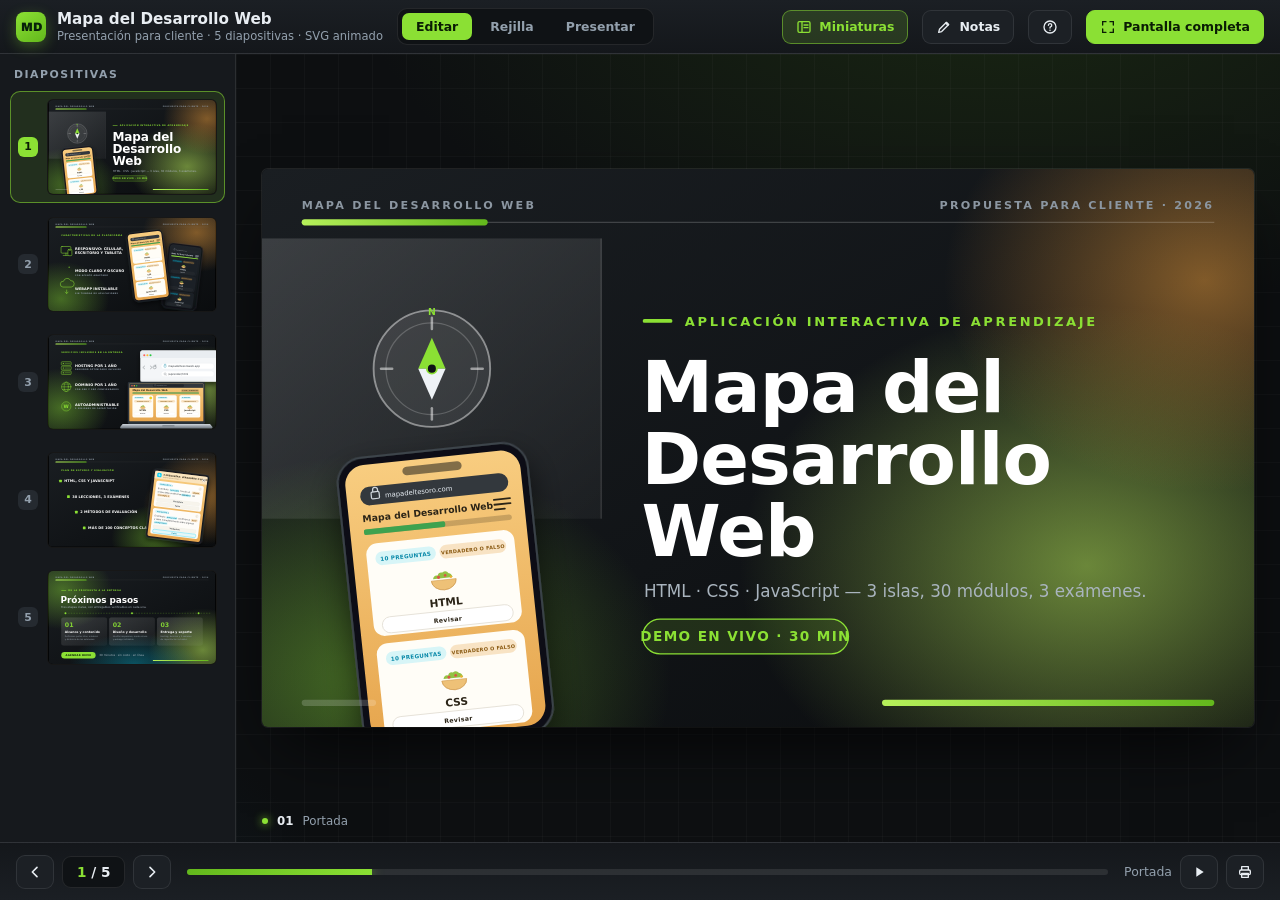
==== Capturas de presentacion/presentacion-svg.html @ 155ae61f "Feat:presentacion" ====
<!DOCTYPE html>
<html lang="es">
<head>
<meta charset="UTF-8">
<meta name="viewport" content="width=device-width, initial-scale=1">
<title>Mapa del Desarrollo Web · Presentación para cliente</title>
<link rel="preconnect" href="https://fonts.googleapis.com">
<link rel="preconnect" href="https://fonts.gstatic.com" crossorigin>
<link href="https://fonts.googleapis.com/css2?family=Archivo:wght@600;700;800;900&display=swap" rel="stylesheet">
<style>
:root{
  --bg:#0d0f11;
  --panel:#16191d;
  --panel2:#1c2025;
  --line:rgba(255,255,255,.09);
  --txt:#e8edf2;
  --dim:#93a0ad;
  --accent:#8be034;
  --accent-dk:#63b81c;
  --cyan:#07CEF5;
  --fd:"Archivo","Arial Black","Segoe UI",sans-serif;
  --fb:"Segoe UI",system-ui,-apple-system,Arial,sans-serif;
  --stage-h:60vh;
  --topbar:54px;
  --navbar:58px;
  --sidebar:236px;
  --notes:0px;
}
*{box-sizing:border-box}
html,body{height:100%}
body{
  margin:0;color:var(--txt);font-family:var(--fb);
  background:
    radial-gradient(1100px 700px at 78% -10%, #1b2a13 0%, transparent 60%),
    radial-gradient(900px 620px at -10% 110%, #10222b 0%, transparent 55%),
    var(--bg);
  display:grid;grid-template-rows:var(--topbar) minmax(0,1fr) var(--navbar);
  overflow:hidden;
}
.defs{position:absolute;width:0;height:0;overflow:hidden}

/* ================= BARRA SUPERIOR ================= */
.topbar{display:flex;align-items:center;gap:14px;padding:0 16px;background:linear-gradient(180deg,#1b1f24,#14171b);border-bottom:1px solid var(--line);z-index:30}
.brand{display:flex;align-items:center;gap:11px;min-width:0}
.mark{width:30px;height:30px;border-radius:8px;flex:none;background:linear-gradient(145deg,var(--accent),var(--accent-dk));display:grid;place-items:center;color:#08210a;font-weight:900;font-size:.76rem;box-shadow:0 4px 14px rgba(139,224,52,.3);font-family:var(--fd)}
.brand h1{margin:0;font-size:.95rem;font-weight:650;white-space:nowrap;overflow:hidden;text-overflow:ellipsis}
.brand p{margin:1px 0 0;font-size:.72rem;color:var(--dim);white-space:nowrap}
.spacer{flex:1}
.tabs{display:flex;gap:4px;background:#0f1215;padding:4px;border-radius:10px;border:1px solid var(--line)}
.tab{border:0;background:transparent;color:var(--dim);font:inherit;font-size:.78rem;font-weight:600;padding:6px 14px;border-radius:7px;cursor:pointer;transition:.18s}
.tab:hover{color:#fff;background:rgba(255,255,255,.06)}
.tab.on{background:var(--accent);color:#0a1c04}
.btn{display:inline-flex;align-items:center;gap:7px;border:1px solid var(--line);background:var(--panel2);color:var(--txt);font:inherit;font-size:.78rem;font-weight:600;padding:8px 13px;border-radius:9px;cursor:pointer;transition:.18s;white-space:nowrap}
.btn:hover{background:#262b31;border-color:rgba(255,255,255,.2);transform:translateY(-1px)}
.btn:active{transform:none}
.btn.primary{background:var(--accent);border-color:var(--accent);color:#0a1c04}
.btn.primary:hover{background:#9bee49}
.btn.icon{padding:8px 10px}
.btn.on{background:rgba(139,224,52,.16);border-color:rgba(139,224,52,.5);color:var(--accent)}
.ic{width:16px;height:16px;display:block;flex:none}

/* ================= ÁREAS ================= */
.workspace{display:grid;grid-template-columns:var(--sidebar) minmax(0,1fr) var(--notes);min-height:0;transition:grid-template-columns .28s ease}
body.no-sidebar{--sidebar:0px}
body.show-notes{--notes:322px}

.sidebar{background:var(--panel);border-right:1px solid var(--line);overflow:auto;padding:12px 10px 18px;scrollbar-width:thin;scrollbar-color:#3a4149 transparent}
body.no-sidebar .sidebar{display:none}
.sidebar h2{font-size:.68rem;letter-spacing:.14em;text-transform:uppercase;color:var(--dim);margin:2px 4px 10px;font-weight:700}
.thumb{display:flex;gap:9px;align-items:center;width:100%;background:transparent;border:1px solid transparent;border-radius:10px;padding:7px;margin-bottom:6px;cursor:pointer;text-align:left;font:inherit;color:var(--txt);transition:.16s}
.thumb:hover{background:rgba(255,255,255,.05)}
.thumb.on{background:rgba(139,224,52,.11);border-color:rgba(139,224,52,.55)}
.thumb-n{flex:none;width:20px;height:20px;border-radius:6px;font-size:.68rem;font-weight:700;display:grid;place-items:center;background:#252a30;color:var(--dim)}
.thumb.on .thumb-n{background:var(--accent);color:#0a1c04}
.thumb-shot{flex:1;aspect-ratio:16/9;border-radius:6px;overflow:hidden;background:#000;border:1px solid var(--line)}
.thumb-shot svg{width:100%;height:100%;display:block}

.stage{position:relative;display:flex;align-items:center;justify-content:center;padding:26px;min-width:0;overflow:hidden;
  background:linear-gradient(rgba(255,255,255,.022) 1px,transparent 1px) 0 0/34px 34px,
             linear-gradient(90deg,rgba(255,255,255,.022) 1px,transparent 1px) 0 0/34px 34px}
.frame{position:relative;width:min(100%,calc(var(--stage-h) * 16 / 9));aspect-ratio:16/9;border-radius:6px;overflow:hidden;background:#0a0c0e;box-shadow:0 30px 70px -20px rgba(0,0,0,.85),0 0 0 1px rgba(255,255,255,.09)}
.deck{position:absolute;inset:0}
.slide{position:absolute;inset:0;opacity:0;transform:translateX(6%) scale(.985);transition:opacity .4s ease,transform .5s cubic-bezier(.22,.61,.36,1);pointer-events:none}
.slide[data-pos="before"]{transform:translateX(-6%) scale(.985)}
.slide.active{opacity:1;transform:none;pointer-events:auto}
.slide .art{width:100%;height:100%;display:block}

.stage-meta{position:absolute;left:26px;bottom:14px;display:flex;align-items:center;gap:9px;font-size:.74rem;color:var(--dim)}
.stage-meta b{color:var(--txt);font-weight:650}
.dot{width:6px;height:6px;border-radius:50%;background:var(--accent);box-shadow:0 0 9px var(--accent)}

.notes{background:var(--panel);border-left:1px solid var(--line);padding:16px 16px 20px;overflow:auto;display:none;flex-direction:column}
body.show-notes .notes{display:flex}
.notes h3{font-size:.68rem;letter-spacing:.14em;text-transform:uppercase;color:var(--accent);margin:0 0 10px;font-weight:700}
.notes .n-title{font-size:.98rem;font-weight:650;margin:0 0 8px}
.notes .n-body{font-size:.85rem;line-height:1.62;color:#c3ccd5;margin:0 0 16px}
.notes ul{margin:0;padding-left:18px;font-size:.83rem;line-height:1.75;color:#c3ccd5}
.notes li::marker{color:var(--accent)}
.notes .hint{margin-top:auto;font-size:.7rem;color:var(--dim);border-top:1px dashed var(--line);padding-top:12px}

/* ================= BARRA INFERIOR ================= */
.navbar{display:flex;align-items:center;gap:16px;padding:0 16px;background:linear-gradient(0deg,#1b1f24,#14171b);border-top:1px solid var(--line);z-index:30}
.nav-group{display:flex;align-items:center;gap:8px}
.counter{font-variant-numeric:tabular-nums;font-weight:700;font-size:.85rem;background:#0f1215;border:1px solid var(--line);padding:7px 14px;border-radius:9px}
.counter span{color:var(--accent)}
.progress{flex:1;height:6px;border-radius:999px;background:rgba(255,255,255,.09);overflow:hidden;position:relative;cursor:pointer}
.progress i{position:absolute;inset:0 auto 0 0;display:block;width:20%;background:linear-gradient(90deg,var(--accent-dk),var(--accent));transition:width .35s cubic-bezier(.22,.61,.36,1);box-shadow:0 0 12px rgba(139,224,52,.6)}
.nav-title{font-size:.78rem;color:var(--dim);max-width:32ch;white-space:nowrap;overflow:hidden;text-overflow:ellipsis}

/* ================= REJILLA ================= */
.overview{position:absolute;inset:0;background:rgba(9,11,13,.96);backdrop-filter:blur(8px);display:none;padding:26px;overflow:auto;z-index:20}
body.mode-overview .overview{display:block}
.ov-grid{display:grid;grid-template-columns:repeat(auto-fill,minmax(250px,1fr));gap:18px}
.ov-card{background:var(--panel);border:1px solid var(--line);border-radius:12px;padding:9px;cursor:pointer;text-align:left;font:inherit;color:var(--txt);transition:.18s}
.ov-card:hover{border-color:var(--accent);transform:translateY(-4px);box-shadow:0 16px 34px -16px rgba(0,0,0,.9)}
.ov-card.on{border-color:var(--accent);box-shadow:0 0 0 2px rgba(139,224,52,.35)}
.ov-card .shot{width:100%;aspect-ratio:16/9;overflow:hidden;border-radius:7px;background:#000}
.ov-card .shot svg{width:100%;height:100%;display:block}
.ov-card p{margin:9px 3px 3px;font-size:.78rem;font-weight:600}
.ov-card small{margin:0 3px 3px;display:block;font-size:.7rem;color:var(--dim)}

/* ================= AYUDA ================= */
.help{position:fixed;inset:0;background:rgba(6,8,9,.82);backdrop-filter:blur(6px);display:none;place-items:center;z-index:60;padding:24px}
body.show-help .help{display:grid}
.help-card{background:var(--panel);border:1px solid var(--line);border-radius:16px;padding:26px 30px;max-width:560px;width:100%;box-shadow:0 40px 90px -30px #000}
.help-card h3{margin:0 0 4px;font-size:1.1rem}
.help-card p.sub{margin:0 0 18px;color:var(--dim);font-size:.82rem}
.keys{display:grid;grid-template-columns:1fr 1fr;gap:9px 22px}
.keys div{display:flex;align-items:center;gap:9px;font-size:.82rem;color:#c3ccd5}
.keys kbd{background:#0f1215;border:1px solid var(--line);border-bottom-width:2px;border-radius:6px;padding:2px 7px;font-size:.72rem;font-weight:700;min-width:26px;text-align:center}
.help-close{margin-top:20px;display:flex;justify-content:flex-end}

/* ================= PRESENTACIÓN ================= */
body.presenting{--topbar:0px;--navbar:0px;--sidebar:0px;--notes:0px}
body.presenting .topbar,body.presenting .navbar,body.presenting .sidebar,body.presenting .notes{display:none}
body.presenting .stage{padding:0;background:#000}
body.presenting .frame{border-radius:0;box-shadow:none;width:min(100vw,calc(var(--stage-h) * 16 / 9))}
body.presenting .stage-meta{opacity:0;transition:opacity .3s}
body.presenting.show-ui .stage-meta{opacity:1}

/* ================= TEXTO SVG ================= */
.art text{font-family:var(--fb)}
.kick{font-size:21px;font-weight:700;letter-spacing:.2em;fill:var(--accent)}
.h1{font-family:var(--fd);font-size:116px;font-weight:900;fill:#fff;letter-spacing:-1.5px}
.h2{font-family:var(--fd);font-size:86px;font-weight:900;fill:#fff;letter-spacing:-1px}
.lead{font-size:27px;fill:#a9b4be}
.chrome{font-size:18px;font-weight:600;fill:#8b96a1;letter-spacing:.2em}
.it{font-size:34px;font-weight:800;fill:#fff;letter-spacing:.4px}
.is{font-size:19px;font-weight:600;fill:#93a0ad;letter-spacing:.16em}
.num{font-family:var(--fd);font-size:60px;font-weight:900;fill:rgba(139,224,52,.9)}
.ct{font-size:30px;font-weight:800;fill:#fff}
.cb{font-size:20px;fill:#98a4ae}
.pill-t{font-size:22px;font-weight:800;fill:var(--accent);letter-spacing:.1em}
.ui-h{font-size:19px;font-weight:800;fill:#3d2f14}
.ui-t{font-size:19px;font-weight:800;fill:#20242a}
.ui-s{font-size:14px;fill:#6b7076}
.ui-btn{font-size:14px;font-weight:700;fill:#fff;letter-spacing:.06em}
.ui-bd{font-size:15px;font-weight:900;fill:var(--cyan);text-anchor:middle}
.dark .ui-h{fill:#e7edf3}
.dark .ui-t{fill:#e7edf3}
.dark .ui-s{fill:#93a0ad}
.q-h{font-size:23px;font-weight:900;fill:#2b2417}
.q-s{font-size:15px;fill:#8a7856}
.q-tag{font-size:15px;font-weight:800;fill:#0788a8;letter-spacing:.1em}
.q-txt{font-size:20px;fill:#2a2e33}
.q-opt{font-size:19px;font-weight:700;fill:#3b4148}
.lap-h{font-size:30px;font-weight:900;fill:#2c2415}
.lap-s{font-size:19px;fill:#7a6a4a}
.lap-c{font-size:26px;font-weight:900;fill:#22262b}
.lap-cs{font-size:16px;fill:#7b6a4a}
.lap-cp{font-size:14px;font-weight:700;fill:#4a4f55}
.br-url{font-size:26px;fill:#33393f}

/* ================= ANIMACIONES SVG ================= */
@keyframes fxUp{from{opacity:0;transform:translateY(30px)}to{opacity:1;transform:none}}
@keyframes fxLeft{from{opacity:0;transform:translateX(-38px)}to{opacity:1;transform:none}}
@keyframes fxRight{from{opacity:0;transform:translateX(38px)}to{opacity:1;transform:none}}
@keyframes fxPop{from{opacity:0;transform:scale(.6)}to{opacity:1;transform:scale(1)}}
@keyframes fxIn{from{opacity:0}to{opacity:1}}
@keyframes draw{from{stroke-dashoffset:var(--len,1600)}to{stroke-dashoffset:0}}
@keyframes barGrow{from{transform:scaleX(0)}to{transform:scaleX(1)}}
@keyframes fillBar{from{transform:scaleX(0)}to{transform:scaleX(var(--s,1))}}
@keyframes spin{to{transform:rotate(360deg)}}
@keyframes floatY{0%,100%{transform:translateY(0)}50%{transform:translateY(-16px)}}
@keyframes drift{0%,100%{transform:translate(0,0) scale(1)}50%{transform:translate(46px,-30px) scale(1.09)}}
@keyframes drift2{0%,100%{transform:translate(0,0) scale(1)}50%{transform:translate(-40px,34px) scale(1.12)}}
@keyframes pulse{0%,100%{opacity:1;transform:scale(1)}50%{opacity:.55;transform:scale(1.5)}}
@keyframes tacoBob{0%,100%{transform:translateY(0) rotate(-2deg)}50%{transform:translateY(-5px) rotate(2deg)}}
@keyframes btnTap{0%,100%{transform:scale(1)}50%{transform:scale(1.045)}}
@keyframes ripple{0%{transform:scale(.55);opacity:.55}100%{transform:scale(2.3);opacity:0}}
@keyframes selPulse{0%,100%{opacity:.9}50%{opacity:.3}}

/* estado base = oculto */
.slide .fx-up,.slide .fx-left,.slide .fx-right,.slide .fx-pop,.slide .fx-in{opacity:0}
.slide .bar-grow{transform:scaleX(0);transform-box:fill-box;transform-origin:left center}
.slide .draw{stroke-dasharray:var(--len,1600);stroke-dashoffset:var(--len,1600)}
.slide .pb{transform:scaleX(0);transform-box:fill-box;transform-origin:left center}

/* se reproducen solo con la diapositiva activa */
.slide.active .fx-up{animation:fxUp .8s cubic-bezier(.22,.61,.36,1) var(--d,0s) both}
.slide.active .fx-left{animation:fxLeft .8s cubic-bezier(.22,.61,.36,1) var(--d,0s) both}
.slide.active .fx-right{animation:fxRight .8s cubic-bezier(.22,.61,.36,1) var(--d,0s) both}
.slide.active .fx-pop{animation:fxPop .6s cubic-bezier(.34,1.56,.64,1) var(--d,0s) both}
.slide.active .fx-in{animation:fxIn .9s ease var(--d,0s) both}
.slide.active .bar-grow{animation:barGrow .95s cubic-bezier(.22,.61,.36,1) var(--d,0s) both}
.slide.active .draw{animation:draw 1.5s cubic-bezier(.4,0,.2,1) var(--d,0s) both}
.slide.active .pb{animation:fillBar 1.1s cubic-bezier(.22,.61,.36,1) var(--d,0s) both}
.slide.active .spin{transform-box:fill-box;transform-origin:center;animation:spin 34s linear infinite}
.slide.active .float-a{animation:floatY 8s ease-in-out infinite}
.slide.active .float-b{animation:floatY 9.5s ease-in-out -3.2s infinite}
.slide.active .float-c{animation:floatY 11s ease-in-out -5s infinite}
.slide.active .drift{transform-box:fill-box;transform-origin:center;animation:drift 26s ease-in-out infinite}
.slide.active .drift2{transform-box:fill-box;transform-origin:center;animation:drift2 32s ease-in-out infinite}
.slide.active .pulse{transform-box:fill-box;transform-origin:center;animation:pulse 2.4s ease-in-out infinite}
.slide.active .taco-bob{transform-box:fill-box;transform-origin:center;animation:tacoBob 3.2s ease-in-out infinite}
.slide.active .btn-tap{transform-box:fill-box;transform-origin:center;animation:btnTap 2.6s ease-in-out var(--d,0s) infinite}
.slide.active .ripple{transform-box:fill-box;transform-origin:center;animation:ripple 2.4s ease-out var(--d,0s) infinite}
.slide.active .sel-pulse{animation:selPulse 1.8s ease-in-out var(--d,0s) infinite}

/* miniaturas / rejilla / impresión: estado final, sin animación */
.thumb .fx-up,.thumb .fx-left,.thumb .fx-right,.thumb .fx-pop,.thumb .fx-in,
.ov-card .fx-up,.ov-card .fx-left,.ov-card .fx-right,.ov-card .fx-pop,.ov-card .fx-in{opacity:1 !important;animation:none !important}
.thumb .bar-grow,.thumb .pb,.ov-card .bar-grow,.ov-card .pb{transform:scaleX(1) !important;animation:none !important}
.thumb .draw,.ov-card .draw{stroke-dashoffset:0 !important;animation:none !important}
.thumb .taco-bob,.thumb .btn-tap,.thumb .sel-pulse,.ov-card .taco-bob,.ov-card .btn-tap,.ov-card .sel-pulse{animation:none !important}
.thumb .ripple,.ov-card .ripple{display:none}

@media (max-width:900px){
  .tabs,.nav-title{display:none}
  .workspace{grid-template-columns:0 minmax(0,1fr) var(--notes)}
  .sidebar{display:none}
  .stage{padding:14px}
  .stage-meta{left:14px}
  .btn .lbl{display:none}
  body.show-notes .notes{position:absolute;right:0;top:var(--topbar);bottom:var(--navbar);width:min(322px,86vw);z-index:25;box-shadow:-20px 0 50px -20px #000}
}

@media (prefers-reduced-motion:reduce){
  .slide *{animation:none !important;transition:none !important}
  .slide .fx-up,.slide .fx-left,.slide .fx-right,.slide .fx-pop,.slide .fx-in{opacity:1}
  .slide .bar-grow,.slide .pb{transform:scaleX(1)}
  .slide .draw{stroke-dashoffset:0}
}

@media print{
  @page{size:landscape;margin:0}
  body{display:block;overflow:visible;background:#fff;height:auto}
  .topbar,.navbar,.sidebar,.notes,.overview,.help,.stage-meta,.defs{display:none !important}
  .workspace{display:block}
  .stage{padding:0;background:#fff;display:block;overflow:visible}
  .frame{width:100% !important;box-shadow:none;border-radius:0;aspect-ratio:auto}
  .deck{position:static}
  .slide{position:relative;opacity:1 !important;transform:none !important;page-break-after:always;break-after:page}
  .slide *{animation:none !important}
  .slide .fx-up,.slide .fx-left,.slide .fx-right,.slide .fx-pop,.slide .fx-in{opacity:1 !important}
  .slide .bar-grow,.slide .pb{transform:scaleX(1) !important}
  .slide .draw{stroke-dashoffset:0 !important}
}
</style>
</head>
<body>

<!-- ============ DEFS COMPARTIDOS ============ -->
<svg class="defs" aria-hidden="true"><defs>
  <linearGradient id="bgBase" x1="0" y1="0" x2="1" y2="1">
    <stop offset="0" stop-color="#1a1e22"/><stop offset=".55" stop-color="#111417"/><stop offset="1" stop-color="#0a0c0e"/>
  </linearGradient>
  <radialGradient id="gGreen"><stop offset="0" stop-color="#b7e85a" stop-opacity=".55"/><stop offset="1" stop-color="#b7e85a" stop-opacity="0"/></radialGradient>
  <radialGradient id="gLime"><stop offset="0" stop-color="#8be034" stop-opacity=".42"/><stop offset="1" stop-color="#8be034" stop-opacity="0"/></radialGradient>
  <radialGradient id="gAmber"><stop offset="0" stop-color="#f0a03c" stop-opacity=".5"/><stop offset="1" stop-color="#f0a03c" stop-opacity="0"/></radialGradient>
  <radialGradient id="gCyan"><stop offset="0" stop-color="#07CEF5" stop-opacity=".35"/><stop offset="1" stop-color="#07CEF5" stop-opacity="0"/></radialGradient>
  <linearGradient id="panelGrad" x1="0" y1="0" x2="1" y2="1">
    <stop offset="0" stop-color="#ffffff" stop-opacity=".15"/><stop offset="1" stop-color="#ffffff" stop-opacity=".04"/>
  </linearGradient>
  <linearGradient id="screenAmber" x1="0" y1="0" x2="0" y2="1">
    <stop offset="0" stop-color="#f8cd80"/><stop offset="1" stop-color="#e6a54d"/>
  </linearGradient>
  <linearGradient id="parchment" x1="0" y1="0" x2="0" y2="1">
    <stop offset="0" stop-color="#F2D194"/><stop offset="1" stop-color="#E4B568"/>
  </linearGradient>
  <linearGradient id="screenNight" x1="0" y1="0" x2="0" y2="1">
    <stop offset="0" stop-color="#20252b"/><stop offset="1" stop-color="#0e1114"/>
  </linearGradient>
  <linearGradient id="greenBar" x1="0" y1="0" x2="1" y2="0">
    <stop offset="0" stop-color="#b6f05a"/><stop offset="1" stop-color="#63b81c"/>
  </linearGradient>
  <linearGradient id="metal" x1="0" y1="0" x2="0" y2="1">
    <stop offset="0" stop-color="#cfd5db"/><stop offset=".5" stop-color="#9aa2aa"/><stop offset="1" stop-color="#6d747b"/>
  </linearGradient>
  <filter id="shadow" x="-35%" y="-35%" width="180%" height="180%">
    <feDropShadow dx="0" dy="26" stdDeviation="26" flood-color="#000" flood-opacity=".6"/>
  </filter>

  <!-- Ilustración del taco (placeholder de concepto de la app) -->
  <g id="taco">
    <path d="M-40 4a40 32 0 0 0 80 0z" fill="#eec177" stroke="#d6a25a" stroke-width="2"/>
    <path d="M-34 -2q4 -14 16 -10 4 -12 16 -8 12 -8 20 4 8 0 12 14z" fill="#93c244"/>
    <circle cx="-16" cy="-6" r="5" fill="#dd5347"/>
    <circle cx="6" cy="-10" r="4.5" fill="#dd5347"/>
    <circle cx="24" cy="-4" r="4" fill="#f0ad2e"/>
    <path d="M-40 4a40 32 0 0 0 80 0" fill="none" stroke="#d6a25a" stroke-width="2"/>
  </g>

  <!-- Moneda de progreso -->
  <g id="coin">
    <circle r="12" fill="#f7df1e" stroke="#d9b30f" stroke-width="2"/>
    <circle r="6" fill="none" stroke="#d9b30f" stroke-width="2"/>
  </g>
</defs></svg>

<!-- ============ BARRA SUPERIOR ============ -->
<header class="topbar">
  <div class="brand">
    <div class="mark">MD</div>
    <div>
      <h1>Mapa del Desarrollo Web</h1>
      <p>Presentación para cliente · 5 diapositivas · SVG animado</p>
    </div>
  </div>
  <nav class="tabs" aria-label="Vistas">
    <button class="tab on" data-view="edit">Editar</button>
    <button class="tab" data-view="overview">Rejilla</button>
    <button class="tab" data-view="present">Presentar</button>
  </nav>
  <div class="spacer"></div>
  <button class="btn on" id="btnSidebar" title="Miniaturas">
    <svg class="ic" viewBox="0 0 24 24" fill="none" stroke="currentColor" stroke-width="2" stroke-linecap="round"><rect x="3" y="4" width="18" height="16" rx="2"/><line x1="9" y1="4" x2="9" y2="20"/><line x1="12" y1="9" x2="18" y2="9"/><line x1="12" y1="13" x2="18" y2="13"/></svg>
    <span class="lbl">Miniaturas</span>
  </button>
  <button class="btn" id="btnNotes" title="Notas del orador (N)">
    <svg class="ic" viewBox="0 0 24 24" fill="none" stroke="currentColor" stroke-width="2" stroke-linecap="round" stroke-linejoin="round"><path d="M4 20l4.5-1.2L19 8.3 15.7 5 5.2 15.5z"/><line x1="14.5" y1="6.2" x2="17.8" y2="9.5"/></svg>
    <span class="lbl">Notas</span>
  </button>
  <button class="btn" id="btnHelp" title="Atajos de teclado">
    <svg class="ic" viewBox="0 0 24 24" fill="none" stroke="currentColor" stroke-width="2"><circle cx="12" cy="12" r="9"/><path d="M9.6 9.4a2.5 2.5 0 1 1 3.2 2.4c-.6.2-.8.7-.8 1.3v.4" stroke-linecap="round"/><circle cx="12" cy="17" r="1.1" fill="currentColor" stroke="none"/></svg>
  </button>
  <button class="btn primary" id="btnFull" title="Pantalla completa (F)">
    <svg class="ic" viewBox="0 0 24 24" fill="none" stroke="currentColor" stroke-width="2" stroke-linecap="round"><path d="M4 9V4h5M20 9V4h-5M4 15v5h5M20 15v5h-5"/></svg>
    <span class="lbl">Pantalla completa</span>
  </button>
</header>

<!-- ============ ÁREAS ============ -->
<div class="workspace">
  <aside class="sidebar" id="sidebar">
    <h2>Diapositivas</h2>
    <div id="thumbList"></div>
  </aside>

  <main class="stage" id="stage">
    <div class="frame">
      <div class="deck" id="deck">

        <!-- ==================== 01 · PORTADA ==================== -->
        <section class="slide">
          <svg class="art" viewBox="0 0 1600 900" role="img" aria-label="Portada: Mapa del Desarrollo Web">
            <rect width="1600" height="900" fill="url(#bgBase)"/>
            <ellipse class="drift" cx="1330" cy="640" rx="560" ry="420" fill="url(#gGreen)"/>
            <ellipse class="drift2" cx="1520" cy="180" rx="420" ry="340" fill="url(#gAmber)"/>
            <ellipse class="drift2" cx="180" cy="820" rx="480" ry="360" fill="url(#gLime)"/>

            <g class="fx-left" style="--d:.15s">
              <rect x="0" y="112" width="548" height="452" fill="url(#panelGrad)"/>
              <rect x="546" y="112" width="2" height="452" fill="#ffffff" opacity=".14"/>
            </g>

            <g class="fx-pop" style="--d:.55s">
              <g class="spin">
                <circle cx="274" cy="322" r="94" fill="rgba(255,255,255,.07)" stroke="#ffffff" stroke-opacity=".45" stroke-width="3"/>
                <circle cx="274" cy="322" r="74" fill="none" stroke="#ffffff" stroke-opacity=".2" stroke-width="2"/>
                <g stroke="#ffffff" stroke-opacity=".5" stroke-width="4" stroke-linecap="round">
                  <line x1="274" y1="240" x2="274" y2="258"/>
                  <line x1="274" y1="386" x2="274" y2="404"/>
                  <line x1="192" y1="322" x2="210" y2="322"/>
                  <line x1="338" y1="322" x2="356" y2="322"/>
                </g>
              </g>
              <polygon points="274,272 296,322 252,322" fill="#8be034"/>
              <polygon points="274,372 296,322 252,322" fill="#eef2f6"/>
              <circle cx="274" cy="322" r="8" fill="#0f1215" stroke="#8be034" stroke-width="3"/>
              <text x="274" y="236" text-anchor="middle" font-size="15" font-weight="800" fill="#8be034">N</text>
            </g>

            <g class="fx-up" style="--d:.85s">
              <g transform="translate(118,470) rotate(-6)">
                <rect x="0" y="0" width="308" height="470" rx="42" fill="#0d1013" stroke="#3d444b" stroke-width="3" filter="url(#shadow)"/>
                <rect x="12" y="12" width="284" height="446" rx="32" fill="url(#screenAmber)"/>
                <rect x="106" y="22" width="96" height="14" rx="7" fill="#0d1013" opacity=".5"/>

                <!-- barra del navegador -->
                <rect x="34" y="48" width="240" height="30" rx="15" fill="#33383d"/>
                <g stroke="#cfd6dc" stroke-width="2" fill="none">
                  <rect x="52" y="57" width="13" height="11" rx="2"/>
                  <path d="M55 57v-3a4 4 0 0 1 8 0v3"/>
                </g>
                <text x="74" y="68" font-size="11" fill="#e7edf3">mapadeltesoro.com</text>

                <!-- encabezado de la app -->
                <text x="34" y="104" font-size="15" font-weight="800" fill="#2b2417">Mapa del Desarrollo Web</text>
                <g stroke="#2b2417" stroke-width="3" stroke-linecap="round">
                  <line x1="248" y1="90" x2="274" y2="90"/>
                  <line x1="248" y1="98" x2="274" y2="98"/>
                  <line x1="248" y1="106" x2="264" y2="106"/>
                </g>

                <!-- progreso general -->
                <rect x="34" y="116" width="240" height="9" rx="4.5" fill="#000" opacity=".18"/>
                <rect class="pb" x="34" y="116" width="240" height="9" rx="4.5" fill="#3ea24f" style="--s:.55;--d:1.2s"/>

                <!-- tarjeta HTML -->
                <rect x="34" y="140" width="240" height="150" rx="18" fill="#fffdf7"/>
                <rect x="48" y="154" width="98" height="22" rx="11" fill="rgba(7,206,245,.16)"/>
                <text x="97" y="169" text-anchor="middle" font-size="9" font-weight="800" fill="#0788a8" letter-spacing=".5">10 PREGUNTAS</text>
                <rect x="152" y="154" width="108" height="22" rx="11" fill="rgba(230,165,77,.3)"/>
                <text x="206" y="169" text-anchor="middle" font-size="8" font-weight="800" fill="#8a5a12" letter-spacing=".4">VERDADERO O FALSO</text>
                <g transform="translate(154,208) scale(.5)"><g class="taco-bob"><use href="#taco"/></g></g>
                <text x="154" y="252" text-anchor="middle" font-size="17" font-weight="900" fill="#2b2417">HTML</text>
                <rect x="48" y="260" width="212" height="26" rx="13" fill="#ffffff" stroke="#e6e2d8" stroke-width="1.5"/>
                <text x="154" y="278" text-anchor="middle" font-size="10" font-weight="800" fill="#2b2417" letter-spacing=".6">Revisar</text>

                <!-- tarjeta CSS -->
                <rect x="34" y="302" width="240" height="150" rx="18" fill="#fffdf7"/>
                <rect x="48" y="316" width="98" height="22" rx="11" fill="rgba(7,206,245,.16)"/>
                <text x="97" y="331" text-anchor="middle" font-size="9" font-weight="800" fill="#0788a8" letter-spacing=".5">10 PREGUNTAS</text>
                <rect x="152" y="316" width="108" height="22" rx="11" fill="rgba(230,165,77,.3)"/>
                <text x="206" y="331" text-anchor="middle" font-size="8" font-weight="800" fill="#8a5a12" letter-spacing=".4">VERDADERO O FALSO</text>
                <g transform="translate(154,370) scale(.5)"><g class="taco-bob" style="animation-delay:.6s"><use href="#taco"/></g></g>
                <text x="154" y="414" text-anchor="middle" font-size="17" font-weight="900" fill="#2b2417">CSS</text>
                <rect x="48" y="422" width="212" height="26" rx="13" fill="#ffffff" stroke="#e6e2d8" stroke-width="1.5"/>
                <text x="154" y="440" text-anchor="middle" font-size="10" font-weight="800" fill="#2b2417" letter-spacing=".6">Revisar</text>
              </g>
            </g>

            <text x="64" y="64" class="chrome fx-in" style="--d:.1s">MAPA DEL DESARROLLO WEB</text>
            <text x="1536" y="64" class="chrome fx-in" text-anchor="end" style="--d:.1s">PROPUESTA PARA CLIENTE · 2026</text>
            <line x1="64" y1="86" x2="1536" y2="86" stroke="#ffffff" stroke-opacity=".18" stroke-width="2" class="draw" style="--len:1480;--d:.2s"/>
            <rect x="64" y="81" width="300" height="10" rx="5" fill="url(#greenBar)" class="bar-grow" style="--d:.75s"/>

            <rect x="614" y="242" width="48" height="6" rx="3" fill="#8be034" class="bar-grow" style="--d:.5s"/>
            <text x="682" y="254" class="kick fx-up" style="--d:.55s">APLICACIÓN INTERACTIVA DE APRENDIZAJE</text>
            <text x="612" y="392" class="h1 fx-up" style="--d:.7s">Mapa del</text>
            <text x="612" y="508" class="h1 fx-up" style="--d:.82s">Desarrollo</text>
            <text x="612" y="624" class="h1 fx-up" style="--d:.94s">Web</text>
            <text x="616" y="690" class="lead fx-up" style="--d:1.1s">HTML · CSS · JavaScript — 3 islas, 30 módulos, 3 exámenes.</text>
            <g class="fx-up" style="--d:1.25s">
              <rect x="614" y="726" width="332" height="56" rx="28" fill="rgba(139,224,52,.14)" stroke="#8be034" stroke-width="2"/>
              <text x="780" y="762" class="pill-t" text-anchor="middle">DEMO EN VIVO · 30 MIN</text>
            </g>

            <rect x="64" y="856" width="120" height="10" rx="5" fill="#ffffff" opacity=".18" class="bar-grow" style="--d:1.3s"/>
            <rect x="1000" y="856" width="536" height="10" rx="5" fill="url(#greenBar)" class="bar-grow" style="--d:1.4s"/>
          </svg>
        </section>

        <!-- ==================== 02 · CARACTERÍSTICAS ==================== -->
        <section class="slide">
          <svg class="art" viewBox="0 0 1600 900" role="img" aria-label="Características de la plataforma">
            <rect width="1600" height="900" fill="url(#bgBase)"/>
            <ellipse class="drift" cx="1420" cy="140" rx="520" ry="380" fill="url(#gAmber)"/>
            <ellipse class="drift2" cx="120" cy="780" rx="460" ry="360" fill="url(#gLime)"/>

            <text x="64" y="64" class="chrome fx-in" style="--d:.1s">MAPA DEL DESARROLLO WEB</text>
            <text x="1536" y="64" class="chrome fx-in" text-anchor="end" style="--d:.1s">PROPUESTA PARA CLIENTE · 2026</text>
            <line x1="64" y1="86" x2="1536" y2="86" stroke="#ffffff" stroke-opacity=".18" stroke-width="2" class="draw" style="--len:1480;--d:.2s"/>
            <rect x="64" y="81" width="300" height="10" rx="5" fill="url(#greenBar)" class="bar-grow" style="--d:.7s"/>

            <text x="120" y="176" class="kick fx-up" style="--d:.35s">CARACTERÍSTICAS DE LA PLATAFORMA</text>

            <g class="fx-left" style="--d:.5s">
              <g fill="none" stroke="#8be034" stroke-width="5" stroke-linecap="round" stroke-linejoin="round">
                <rect x="118" y="274" width="94" height="64" rx="9"/>
                <path d="M165 338v20M139 360h52"/>
                <rect x="184" y="302" width="38" height="60" rx="9" fill="#0e1114"/>
                <line x1="194" y1="312" x2="212" y2="312" stroke-width="4"/>
              </g>
              <text x="252" y="306" class="it">RESPONSIVO: CELULAR,</text>
              <text x="252" y="348" class="it">ESCRITORIO Y TABLETA</text>
            </g>

            <g class="fx-left" style="--d:.72s">
              <path d="M176 466a44 44 0 1 0 0 88 36 36 0 1 1 0-88z" fill="#8be034"/>
              <circle cx="196" cy="474" r="7" fill="#8be034" opacity=".7"/>
              <text x="252" y="522" class="it">MODO CLARO Y OSCURO</text>
              <text x="252" y="556" class="is">CON ACENTO ADAPTADO</text>
            </g>

            <g class="fx-left" style="--d:.94s">
              <path d="M136 664a28 28 0 0 1 6-56 36 36 0 0 1 68-6 26 26 0 0 1 6 62z" fill="none" stroke="#8be034" stroke-width="5" stroke-linejoin="round"/>
              <path d="M172 692v32M158 712l14 14 14-14" fill="none" stroke="#8be034" stroke-width="5" stroke-linecap="round" stroke-linejoin="round"/>
              <text x="252" y="696" class="it">WEBAPP INSTALABLE</text>
              <text x="252" y="730" class="is">SIN TIENDAS DE APLICACIONES</text>
            </g>

            <!-- teléfono oscuro (atrás) -->
            <g class="fx-in" style="--d:1.05s">
              <g transform="translate(1158,236) rotate(7)">
                <g class="float-b">
                  <rect x="0" y="0" width="330" height="624" rx="44" fill="#0d1013" stroke="#3d444b" stroke-width="3" filter="url(#shadow)"/>
                  <rect x="12" y="12" width="306" height="600" rx="34" fill="url(#screenNight)"/>

                  <!-- barra del navegador -->
                  <rect x="34" y="46" width="262" height="30" rx="15" fill="#22262b"/>
                  <g stroke="#8b96a1" stroke-width="2" fill="none">
                    <rect x="52" y="55" width="13" height="11" rx="2"/>
                    <path d="M55 55v-3a4 4 0 0 1 8 0v3"/>
                  </g>
                  <text x="74" y="66" font-size="10.5" fill="#c3ccd5">mapadeltesoro.com</text>

                  <!-- encabezado de la app -->
                  <text x="34" y="104" font-size="15" font-weight="800" fill="#e7edf3">Mapa del Desarrollo Web</text>
                  <g stroke="#e7edf3" stroke-width="3" stroke-linecap="round">
                    <line x1="268" y1="92" x2="294" y2="92"/>
                    <line x1="268" y1="100" x2="294" y2="100"/>
                    <line x1="268" y1="108" x2="284" y2="108"/>
                  </g>
                  <rect x="34" y="118" width="262" height="9" rx="4.5" fill="#ffffff" opacity=".16"/>
                  <rect class="pb" x="34" y="118" width="262" height="9" rx="4.5" fill="#8be034" style="--s:.45;--d:1.5s"/>

                  <!-- tarjeta HTML -->
                  <rect x="34" y="142" width="262" height="146" rx="18" fill="#1b2026" stroke="#2c333a" stroke-width="1.5"/>
                  <rect x="50" y="156" width="98" height="22" rx="11" fill="rgba(7,206,245,.18)"/>
                  <text x="99" y="171" text-anchor="middle" font-size="9" font-weight="800" fill="#07CEF5" letter-spacing=".5">10 PREGUNTAS</text>
                  <rect x="154" y="156" width="110" height="22" rx="11" fill="rgba(230,165,77,.22)"/>
                  <text x="209" y="171" text-anchor="middle" font-size="8" font-weight="800" fill="#e0a94f" letter-spacing=".4">VERDADERO O FALSO</text>
                  <g transform="translate(165,208) scale(.5)"><g class="taco-bob"><use href="#taco"/></g></g>
                  <text x="165" y="250" text-anchor="middle" font-size="17" font-weight="900" fill="#e7edf3">HTML</text>
                  <rect x="50" y="256" width="230" height="24" rx="12" fill="#22262b" stroke="#3a4046" stroke-width="1.5"/>
                  <text x="165" y="273" text-anchor="middle" font-size="9.5" font-weight="800" fill="#e7edf3" letter-spacing=".6">Revisar</text>

                  <!-- tarjeta CSS -->
                  <rect x="34" y="300" width="262" height="146" rx="18" fill="#1b2026" stroke="#2c333a" stroke-width="1.5"/>
                  <rect x="50" y="314" width="98" height="22" rx="11" fill="rgba(7,206,245,.18)"/>
                  <text x="99" y="329" text-anchor="middle" font-size="9" font-weight="800" fill="#07CEF5" letter-spacing=".5">10 PREGUNTAS</text>
                  <rect x="154" y="314" width="110" height="22" rx="11" fill="rgba(230,165,77,.22)"/>
                  <text x="209" y="329" text-anchor="middle" font-size="8" font-weight="800" fill="#e0a94f" letter-spacing=".4">VERDADERO O FALSO</text>
                  <g transform="translate(165,366) scale(.5)"><g class="taco-bob" style="animation-delay:.7s"><use href="#taco"/></g></g>
                  <text x="165" y="408" text-anchor="middle" font-size="17" font-weight="900" fill="#e7edf3">CSS</text>
                  <rect x="50" y="414" width="230" height="24" rx="12" fill="#22262b" stroke="#3a4046" stroke-width="1.5"/>
                  <text x="165" y="431" text-anchor="middle" font-size="9.5" font-weight="800" fill="#e7edf3" letter-spacing=".6">Revisar</text>

                  <!-- tarjeta JavaScript -->
                  <rect x="34" y="458" width="262" height="146" rx="18" fill="#1b2026" stroke="#2c333a" stroke-width="1.5"/>
                  <rect x="50" y="472" width="98" height="22" rx="11" fill="rgba(7,206,245,.18)"/>
                  <text x="99" y="487" text-anchor="middle" font-size="9" font-weight="800" fill="#07CEF5" letter-spacing=".5">10 PREGUNTAS</text>
                  <rect x="154" y="472" width="110" height="22" rx="11" fill="rgba(230,165,77,.22)"/>
                  <text x="209" y="487" text-anchor="middle" font-size="8" font-weight="800" fill="#e0a94f" letter-spacing=".4">VERDADERO O FALSO</text>
                  <g transform="translate(165,524) scale(.5)"><g class="taco-bob" style="animation-delay:1.4s"><use href="#taco"/></g></g>
                  <text x="165" y="566" text-anchor="middle" font-size="15" font-weight="900" fill="#e7edf3">JavaScript</text>
                  <rect x="50" y="572" width="230" height="24" rx="12" fill="#22262b" stroke="#3a4046" stroke-width="1.5"/>
                  <text x="165" y="589" text-anchor="middle" font-size="9.5" font-weight="800" fill="#e7edf3" letter-spacing=".6">Revisar</text>
                </g>
              </g>
            </g>

            <!-- teléfono claro (delante) -->
            <g class="fx-in" style="--d:1.2s">
              <g transform="translate(742,150) rotate(-7)">
                <g class="float-a">
                  <rect x="0" y="0" width="350" height="664" rx="46" fill="#0d1013" stroke="#454c53" stroke-width="3" filter="url(#shadow)"/>
                  <rect x="12" y="12" width="326" height="640" rx="36" fill="url(#screenAmber)"/>

                  <!-- barra del navegador -->
                  <rect x="34" y="48" width="282" height="32" rx="16" fill="#33383d"/>
                  <g stroke="#cfd6dc" stroke-width="2" fill="none">
                    <rect x="54" y="58" width="13" height="11" rx="2"/>
                    <path d="M57 58v-3a4 4 0 0 1 8 0v3"/>
                  </g>
                  <text x="76" y="69" font-size="11" fill="#e7edf3">mapadeltesoro.com</text>

                  <!-- encabezado de la app -->
                  <text x="34" y="108" font-size="16" font-weight="800" fill="#2b2417">Mapa del Desarrollo Web</text>
                  <g stroke="#2b2417" stroke-width="3" stroke-linecap="round">
                    <line x1="288" y1="94" x2="316" y2="94"/>
                    <line x1="288" y1="102" x2="316" y2="102"/>
                    <line x1="288" y1="110" x2="304" y2="110"/>
                  </g>
                  <rect x="34" y="120" width="282" height="10" rx="5" fill="#000" opacity=".18"/>
                  <rect class="pb" x="34" y="120" width="282" height="10" rx="5" fill="#3ea24f" style="--s:.66;--d:1.35s"/>

                  <!-- tarjeta HTML -->
                  <g class="fx-up" style="--d:1.4s">
                    <rect x="34" y="146" width="282" height="152" rx="18" fill="#fffdf7"/>
                    <rect x="50" y="160" width="104" height="24" rx="12" fill="rgba(7,206,245,.16)"/>
                    <text x="102" y="177" text-anchor="middle" font-size="10" font-weight="800" fill="#0788a8" letter-spacing=".5">10 PREGUNTAS</text>
                    <rect x="160" y="160" width="116" height="24" rx="12" fill="rgba(230,165,77,.3)"/>
                    <text x="218" y="177" text-anchor="middle" font-size="9" font-weight="800" fill="#8a5a12" letter-spacing=".4">VERDADERO O FALSO</text>
                    <g transform="translate(175,216) scale(.52)"><g class="taco-bob"><use href="#taco"/></g></g>
                    <text x="175" y="260" text-anchor="middle" font-size="18" font-weight="900" fill="#2b2417">HTML</text>
                    <rect x="50" y="268" width="250" height="26" rx="13" fill="#ffffff" stroke="#e6e2d8" stroke-width="1.5"/>
                    <text x="175" y="286" text-anchor="middle" font-size="10" font-weight="800" fill="#2b2417" letter-spacing=".6">Revisar</text>
                  </g>

                  <!-- tarjeta CSS -->
                  <g class="fx-up" style="--d:1.55s">
                    <rect x="34" y="310" width="282" height="152" rx="18" fill="#fffdf7"/>
                    <rect x="50" y="324" width="104" height="24" rx="12" fill="rgba(7,206,245,.16)"/>
                    <text x="102" y="341" text-anchor="middle" font-size="10" font-weight="800" fill="#0788a8" letter-spacing=".5">10 PREGUNTAS</text>
                    <rect x="160" y="324" width="116" height="24" rx="12" fill="rgba(230,165,77,.3)"/>
                    <text x="218" y="341" text-anchor="middle" font-size="9" font-weight="800" fill="#8a5a12" letter-spacing=".4">VERDADERO O FALSO</text>
                    <g transform="translate(175,380) scale(.52)"><g class="taco-bob" style="animation-delay:.5s"><use href="#taco"/></g></g>
                    <text x="175" y="424" text-anchor="middle" font-size="18" font-weight="900" fill="#2b2417">CSS</text>
                    <rect x="50" y="432" width="250" height="26" rx="13" fill="#ffffff" stroke="#e6e2d8" stroke-width="1.5"/>
                    <text x="175" y="450" text-anchor="middle" font-size="10" font-weight="800" fill="#2b2417" letter-spacing=".6">Revisar</text>
                  </g>

                  <!-- tarjeta JavaScript -->
                  <g class="fx-up" style="--d:1.7s">
                    <rect x="34" y="474" width="282" height="152" rx="18" fill="#fffdf7"/>
                    <rect x="50" y="488" width="104" height="24" rx="12" fill="rgba(7,206,245,.16)"/>
                    <text x="102" y="505" text-anchor="middle" font-size="10" font-weight="800" fill="#0788a8" letter-spacing=".5">10 PREGUNTAS</text>
                    <rect x="160" y="488" width="116" height="24" rx="12" fill="rgba(230,165,77,.3)"/>
                    <text x="218" y="505" text-anchor="middle" font-size="9" font-weight="800" fill="#8a5a12" letter-spacing=".4">VERDADERO O FALSO</text>
                    <g transform="translate(175,544) scale(.52)"><g class="taco-bob" style="animation-delay:1s"><use href="#taco"/></g></g>
                    <text x="175" y="588" text-anchor="middle" font-size="18" font-weight="900" fill="#2b2417">JavaScript</text>
                    <rect x="50" y="596" width="250" height="26" rx="13" fill="#ffffff" stroke="#e6e2d8" stroke-width="1.5"/>
                    <circle class="ripple" cx="175" cy="609" r="20" fill="rgba(7,206,245,.35)" style="--d:2s"/>
                    <text x="175" y="614" text-anchor="middle" font-size="10" font-weight="800" fill="#2b2417" letter-spacing=".6">Revisar</text>
                  </g>
                </g>
              </g>
            </g>
          </svg>
        </section>

        <!-- ==================== 03 · SERVICIOS ==================== -->
        <section class="slide">
          <svg class="art" viewBox="0 0 1600 900" role="img" aria-label="Servicios incluidos en la entrega">
            <rect width="1600" height="900" fill="url(#bgBase)"/>
            <ellipse class="drift2" cx="120" cy="700" rx="460" ry="380" fill="url(#gLime)"/>
            <ellipse class="drift" cx="1480" cy="520" rx="480" ry="420" fill="url(#gGreen)"/>

            <text x="64" y="64" class="chrome fx-in" style="--d:.1s">MAPA DEL DESARROLLO WEB</text>
            <text x="1536" y="64" class="chrome fx-in" text-anchor="end" style="--d:.1s">PROPUESTA PARA CLIENTE · 2026</text>
            <line x1="64" y1="86" x2="1536" y2="86" stroke="#ffffff" stroke-opacity=".18" stroke-width="2" class="draw" style="--len:1480;--d:.2s"/>
            <rect x="64" y="81" width="300" height="10" rx="5" fill="url(#greenBar)" class="bar-grow" style="--d:.7s"/>

            <text x="120" y="176" class="kick fx-up" style="--d:.35s">SERVICIOS INCLUIDOS EN LA ENTREGA</text>

            <!-- hosting -->
            <g class="fx-left" style="--d:.5s">
              <g fill="rgba(139,224,52,.12)" stroke="#8be034" stroke-width="4">
                <rect x="120" y="256" width="96" height="36" rx="10"/>
                <rect x="120" y="300" width="96" height="36" rx="10"/>
                <rect x="120" y="344" width="96" height="36" rx="10"/>
              </g>
              <g fill="#8be034">
                <circle cx="140" cy="274" r="5"/><circle cx="140" cy="318" r="5"/><circle cx="140" cy="362" r="5"/>
              </g>
              <g stroke="#8be034" stroke-width="4" stroke-linecap="round" opacity=".65">
                <line x1="158" y1="274" x2="200" y2="274"/>
                <line x1="158" y1="318" x2="200" y2="318"/>
                <line x1="158" y1="362" x2="200" y2="362"/>
              </g>
              <text x="252" y="306" class="it">HOSTING POR 1 AÑO</text>
              <text x="252" y="340" class="is">SERVIDOR OPTIMIZADO INCLUIDO</text>
            </g>

            <!-- dominio -->
            <g class="fx-left" style="--d:.72s">
              <g fill="none" stroke="#8be034" stroke-width="4" stroke-linecap="round">
                <circle cx="168" cy="498" r="45"/>
                <ellipse cx="168" cy="498" rx="20" ry="45"/>
                <line x1="123" y1="498" x2="213" y2="498"/>
                <line x1="133" y1="472" x2="203" y2="472"/>
                <line x1="133" y1="524" x2="203" y2="524"/>
              </g>
              <text x="252" y="494" class="it">DOMINIO POR 1 AÑO</text>
              <text x="252" y="528" class="is">CON GEO Y SEO CONFIGURADOS</text>
            </g>

            <!-- autoadministrable -->
            <g class="fx-left" style="--d:.94s">
              <circle cx="168" cy="686" r="45" fill="rgba(139,224,52,.1)" stroke="#8be034" stroke-width="4"/>
              <text x="168" y="704" text-anchor="middle" font-family="var(--fd)" font-size="46" font-weight="900" fill="#8be034">W</text>
              <text x="252" y="682" class="it">AUTOADMINISTRABLE</text>
              <text x="252" y="716" class="is">2 SESIONES DE CAPACITACIÓN</text>
            </g>

            <!-- ventana del navegador -->
            <g class="fx-in" style="--d:.6s">
              <g transform="translate(880,150)">
                <rect x="0" y="0" width="740" height="300" rx="18" fill="#f4f6f8" filter="url(#shadow)"/>
                <path d="M0 18a18 18 0 0 1 18-18h704a18 18 0 0 1 18 18v52H0z" fill="#e9edf1"/>
                <circle cx="38" cy="44" r="10" fill="#ff5f57"/>
                <circle cx="68" cy="44" r="10" fill="#febc2e"/>
                <circle cx="98" cy="44" r="10" fill="#28c840"/>
                <g fill="none" stroke="#6b7278" stroke-width="4" stroke-linecap="round" stroke-linejoin="round">
                  <path d="M42 148l-18 14 18 14"/>
                  <path d="M96 148l18 14-18 14"/>
                  <path d="M154 138a16 16 0 1 1-6-12M148 118v14h-14" transform="translate(0,20)"/>
                </g>
                <rect x="200" y="122" width="510" height="56" rx="28" fill="#ffffff" stroke="#dde3e8" stroke-width="2"/>
                <g fill="none" stroke="#0788a8" stroke-width="3">
                  <rect x="228" y="140" width="20" height="20" rx="4"/>
                  <path d="M232 140v-6a6 6 0 0 1 12 0v6"/>
                </g>
                <text x="268" y="159" class="br-url">mapadeltesoroweb.app</text>
                <rect x="200" y="196" width="510" height="56" rx="28" fill="#ffffff" stroke="#dde3e8" stroke-width="2"/>
                <g fill="none" stroke="#6b7278" stroke-width="3">
                  <circle cx="238" cy="224" r="10"/>
                  <path d="M245 231l8 8"/>
                </g>
                <text x="268" y="233" class="br-url" fill="#6b7278">/aprender/html</text>
              </g>
            </g>

            <!-- portátil -->
            <g class="fx-up" style="--d:.95s">
              <g transform="translate(760,452)">
                <g class="float-c">
                  <rect x="0" y="0" width="740" height="404" rx="14" fill="#2b3138" filter="url(#shadow)"/>
                  <rect x="14" y="14" width="712" height="364" rx="6" fill="url(#screenAmber)"/>
                  <!-- barra del navegador -->
                  <rect x="14" y="14" width="712" height="42" fill="#33383d"/>
                  <circle cx="40" cy="35" r="7" fill="#ff5f57"/>
                  <circle cx="62" cy="35" r="7" fill="#febc2e"/>
                  <circle cx="84" cy="35" r="7" fill="#28c840"/>
                  <rect x="240" y="22" width="300" height="26" rx="13" fill="#22262b"/>
                  <g stroke="#8b96a1" stroke-width="2" fill="none">
                    <rect x="256" y="29" width="11" height="9" rx="2"/>
                    <path d="M258.5 29v-2.5a3.5 3.5 0 0 1 7 0V29"/>
                  </g>
                  <text x="276" y="39" font-size="10" fill="#c3ccd5">mapadeltesoro.com</text>

                  <!-- encabezado de la app -->
                  <text x="44" y="88" font-size="24" font-weight="800" fill="#2b2417">Mapa del Desarrollo Web</text>
                  <rect x="512" y="70" width="172" height="26" rx="13" fill="rgba(0,0,0,.16)"/>
                  <text x="598" y="88" text-anchor="middle" font-size="11" font-weight="800" fill="#2b2417" letter-spacing=".6">3 ISLAS · 30 MÓDULOS</text>
                  <rect x="44" y="100" width="640" height="10" rx="5" fill="#000" opacity=".18"/>
                  <rect class="pb" x="44" y="100" width="640" height="10" rx="5" fill="#3ea24f" style="--s:.33;--d:1.4s"/>

                  <!-- tarjeta HTML -->
                  <g class="fx-up" style="--d:1.2s">
                    <rect x="44" y="126" width="200" height="216" rx="16" fill="#fffdf7"/>
                    <rect x="60" y="142" width="96" height="22" rx="11" fill="rgba(7,206,245,.16)"/>
                    <text x="108" y="157" text-anchor="middle" font-size="9" font-weight="800" fill="#0788a8" letter-spacing=".4">10 PREGUNTAS</text>
                    <use href="#coin" x="220" y="153"/>
                    <rect x="60" y="174" width="168" height="24" rx="12" fill="rgba(230,165,77,.3)"/>
                    <text x="144" y="190" text-anchor="middle" font-size="9" font-weight="800" fill="#8a5a12" letter-spacing=".4">VERDADERO O FALSO</text>
                    <g transform="translate(144,238) scale(.62)"><g class="taco-bob"><use href="#taco"/></g></g>
                    <text x="144" y="278" text-anchor="middle" font-size="21" font-weight="900" fill="#2b2417">HTML</text>
                    <rect x="60" y="290" width="168" height="30" rx="15" fill="#ffffff" stroke="#e6e2d8" stroke-width="1.5"/>
                    <text x="144" y="310" text-anchor="middle" font-size="11" font-weight="800" fill="#2b2417" letter-spacing=".6">Revisar</text>
                  </g>
                  <!-- tarjeta CSS -->
                  <g class="fx-up" style="--d:1.35s">
                    <rect x="270" y="126" width="200" height="216" rx="16" fill="#fffdf7"/>
                    <rect x="286" y="142" width="96" height="22" rx="11" fill="rgba(7,206,245,.16)"/>
                    <text x="334" y="157" text-anchor="middle" font-size="9" font-weight="800" fill="#0788a8" letter-spacing=".4">10 PREGUNTAS</text>
                    <rect x="286" y="174" width="168" height="24" rx="12" fill="rgba(230,165,77,.3)"/>
                    <text x="370" y="190" text-anchor="middle" font-size="9" font-weight="800" fill="#8a5a12" letter-spacing=".4">VERDADERO O FALSO</text>
                    <g transform="translate(370,238) scale(.62)"><g class="taco-bob" style="animation-delay:.5s"><use href="#taco"/></g></g>
                    <text x="370" y="278" text-anchor="middle" font-size="21" font-weight="900" fill="#2b2417">CSS</text>
                    <rect x="286" y="290" width="168" height="30" rx="15" fill="#ffffff" stroke="#e6e2d8" stroke-width="1.5"/>
                    <text x="370" y="310" text-anchor="middle" font-size="11" font-weight="800" fill="#2b2417" letter-spacing=".6">Revisar</text>
                  </g>
                  <!-- tarjeta JavaScript -->
                  <g class="fx-up" style="--d:1.5s">
                    <rect x="496" y="126" width="200" height="216" rx="16" fill="#fffdf7"/>
                    <rect x="512" y="142" width="96" height="22" rx="11" fill="rgba(7,206,245,.16)"/>
                    <text x="560" y="157" text-anchor="middle" font-size="9" font-weight="800" fill="#0788a8" letter-spacing=".4">10 PREGUNTAS</text>
                    <rect x="512" y="174" width="168" height="24" rx="12" fill="rgba(230,165,77,.3)"/>
                    <text x="596" y="190" text-anchor="middle" font-size="9" font-weight="800" fill="#8a5a12" letter-spacing=".4">VERDADERO O FALSO</text>
                    <g transform="translate(596,238) scale(.62)"><g class="taco-bob" style="animation-delay:1s"><use href="#taco"/></g></g>
                    <text x="596" y="278" text-anchor="middle" font-size="19" font-weight="900" fill="#2b2417">JavaScript</text>
                    <rect x="512" y="290" width="168" height="30" rx="15" fill="#ffffff" stroke="#e6e2d8" stroke-width="1.5"/>
                    <circle class="ripple" cx="596" cy="305" r="22" fill="rgba(7,206,245,.3)" style="--d:2s"/>
                    <text x="596" y="310" text-anchor="middle" font-size="11" font-weight="800" fill="#2b2417" letter-spacing=".6">Revisar</text>
                  </g>
                  <path d="M-50 404h840l22 26a10 10 0 0 1-9 16h-866a10 10 0 0 1-9-16z" fill="url(#metal)"/>
                  <rect x="330" y="418" width="120" height="8" rx="4" fill="#5c646c"/>
                </g>
              </g>
            </g>
          </svg>
        </section>

        <!-- ==================== 04 · PLAN DE ESTUDIO ==================== -->
        <section class="slide">
          <svg class="art" viewBox="0 0 1600 900" role="img" aria-label="Plan de estudio y evaluación">
            <rect width="1600" height="900" fill="url(#bgBase)"/>
            <ellipse class="drift" cx="1500" cy="420" rx="540" ry="460" fill="url(#gAmber)"/>
            <ellipse class="drift2" cx="1020" cy="820" rx="420" ry="320" fill="url(#gLime)"/>

            <text x="64" y="64" class="chrome fx-in" style="--d:.1s">MAPA DEL DESARROLLO WEB</text>
            <text x="1536" y="64" class="chrome fx-in" text-anchor="end" style="--d:.1s">PROPUESTA PARA CLIENTE · 2026</text>
            <line x1="64" y1="86" x2="1536" y2="86" stroke="#ffffff" stroke-opacity=".18" stroke-width="2" class="draw" style="--len:1480;--d:.2s"/>
            <rect x="64" y="81" width="300" height="10" rx="5" fill="url(#greenBar)" class="bar-grow" style="--d:.7s"/>

            <text x="120" y="176" class="kick fx-up" style="--d:.35s">PLAN DE ESTUDIO Y EVALUACIÓN</text>

            <g class="fx-pop" style="--d:.5s"><rect x="100" y="256" width="26" height="26" rx="5" fill="#8be034"/></g>
            <text x="150" y="278" class="it fx-up" style="--d:.55s">HTML, CSS Y JAVASCRIPT</text>

            <g class="fx-pop" style="--d:.7s"><rect x="176" y="406" width="26" height="26" rx="5" fill="#8be034"/></g>
            <text x="226" y="428" class="it fx-up" style="--d:.75s">30 LECCIONES, 3 EXÁMENES</text>

            <g class="fx-pop" style="--d:.9s"><rect x="252" y="556" width="26" height="26" rx="5" fill="#8be034"/></g>
            <text x="302" y="578" class="it fx-up" style="--d:.95s">2 MÉTODOS DE EVALUACIÓN</text>

            <g class="fx-pop" style="--d:1.1s"><rect x="328" y="706" width="26" height="26" rx="5" fill="#8be034"/></g>
            <text x="378" y="728" class="it fx-up" style="--d:1.15s">MÁS DE 100 CONCEPTOS CLAVE</text>

            <!-- tableta -->
            <g class="fx-in" style="--d:1s">
              <g transform="translate(1010,150) rotate(7)">
                <g class="float-a">
                  <ellipse cx="270" cy="330" rx="330" ry="330" fill="url(#gAmber)" opacity=".8"/>
                  <rect x="0" y="0" width="540" height="664" rx="30" fill="#14181c" stroke="#454b52" stroke-width="3" filter="url(#shadow)"/>
                  <rect x="16" y="16" width="508" height="632" rx="18" fill="url(#screenAmber)"/>

                  <!-- barra superior de la app -->
                  <rect x="16" y="16" width="508" height="76" fill="#ffffff" opacity=".5"/>
                  <rect x="40" y="34" width="42" height="42" rx="11" fill="#07CEF5"/>
                  <path d="M52 55h18M61 46v18" stroke="#ffffff" stroke-width="4.5" stroke-linecap="round"/>
                  <text x="98" y="56" font-size="21" font-weight="900" fill="#2b2417">3 PREGUNTAS: VERDADERO O FALSO</text>
                  <text x="98" y="76" font-size="12" fill="#7b6a4a">Pregunta para el Concepto 1</text>
                  <circle cx="490" cy="55" r="17" fill="#ffffff" opacity=".7"/>
                  <path d="M483 48l14 14M497 48l-14 14" stroke="#2b2417" stroke-width="3" stroke-linecap="round"/>

                  <!-- pregunta 1 -->
                  <g class="fx-up" style="--d:1.25s">
                    <rect x="40" y="110" width="460" height="248" rx="18" fill="#ffffff" opacity=".96"/>
                    <rect x="62" y="128" width="132" height="26" rx="13" fill="rgba(7,206,245,.16)"/>
                    <text x="80" y="147" class="q-tag">PREGUNTA 1</text>
                    <circle cx="466" cy="141" r="13" fill="none" stroke="#d7cbb4" stroke-width="2"/>
                    <path d="M466 135v7M466 147v1" stroke="#b9a882" stroke-width="2.6" stroke-linecap="round"/>

                    <!-- enunciado con palabras resaltadas -->
                    <text x="62" y="190" class="q-txt">El atributo</text>
                    <rect x="176" y="172" width="94" height="26" rx="8" fill="rgba(7,206,245,.18)"/>
                    <text x="223" y="191" text-anchor="middle" font-size="17" font-weight="700" fill="#0788a8">concepto</text>
                    <text x="280" y="190" class="q-txt">fue de un</text>
                    <rect x="390" y="172" width="82" height="26" rx="8" fill="rgba(230,165,77,.3)"/>
                    <text x="431" y="191" text-anchor="middle" font-size="17" font-weight="700" fill="#8a5a12">objeto</text>

                    <text x="62" y="222" class="q-txt">al que debe sustituirse con el</text>
                    <rect x="292" y="204" width="94" height="26" rx="8" fill="rgba(7,206,245,.18)"/>
                    <text x="339" y="223" text-anchor="middle" font-size="17" font-weight="700" fill="#0788a8">concepto</text>
                    <text x="396" y="222" class="q-txt">del</text>

                    <rect x="62" y="232" width="126" height="26" rx="8" fill="rgba(230,165,77,.3)"/>
                    <text x="125" y="251" text-anchor="middle" font-size="17" font-weight="700" fill="#8a5a12">Concepto 2</text>

                    <rect x="62" y="272" width="416" height="34" rx="12" fill="#f7f4ec" stroke="#e6e2d8" stroke-width="1.5"/>
                    <text x="270" y="295" text-anchor="middle" font-size="17" font-weight="700" fill="#3b4148">Verdadero</text>
                    <rect x="62" y="314" width="416" height="34" rx="12" fill="#f7f4ec" stroke="#e6e2d8" stroke-width="1.5"/>
                    <text x="270" y="337" text-anchor="middle" font-size="17" font-weight="700" fill="#3b4148">Falso</text>
                  </g>

                  <!-- pregunta 2 -->
                  <g class="fx-up" style="--d:1.45s">
                    <rect x="40" y="374" width="460" height="248" rx="18" fill="#ffffff" opacity=".96"/>
                    <rect x="62" y="392" width="132" height="26" rx="13" fill="rgba(7,206,245,.16)"/>
                    <text x="80" y="411" class="q-tag">PREGUNTA 2</text>
                    <circle cx="466" cy="405" r="13" fill="none" stroke="#d7cbb4" stroke-width="2"/>
                    <path d="M466 399v7M466 411v1" stroke="#b9a882" stroke-width="2.6" stroke-linecap="round"/>

                    <text x="62" y="454" class="q-txt">El atributo</text>
                    <rect x="176" y="436" width="106" height="26" rx="8" fill="rgba(7,206,245,.18)"/>
                    <text x="229" y="455" text-anchor="middle" font-size="17" font-weight="700" fill="#0788a8">presencial</text>
                    <text x="292" y="454" class="q-txt">sustituye al</text>
                    <rect x="414" y="436" width="64" height="26" rx="8" fill="rgba(230,165,77,.3)"/>
                    <text x="446" y="455" text-anchor="middle" font-size="17" font-weight="700" fill="#8a5a12">href</text>

                    <text x="62" y="486" class="q-txt">y debe inmediatamente sobre algunas</text>
                    <rect x="62" y="496" width="132" height="26" rx="8" fill="rgba(7,206,245,.18)"/>
                    <text x="128" y="515" text-anchor="middle" font-size="17" font-weight="700" fill="#0788a8">excepciones</text>

                    <rect x="62" y="536" width="416" height="34" rx="12" fill="#f7f4ec" stroke="#e6e2d8" stroke-width="1.5"/>
                    <text x="270" y="559" text-anchor="middle" font-size="17" font-weight="700" fill="#3b4148">Verdadero</text>

                    <rect x="62" y="578" width="416" height="34" rx="12" fill="rgba(7,206,245,.1)" stroke="#07CEF5" stroke-width="3" class="sel-pulse" style="--d:2s"/>
                    <text x="270" y="601" text-anchor="middle" font-size="17" font-weight="800" fill="#0788a8">Falso</text>
                  </g>
                </g>
              </g>
            </g>
          </svg>
        </section>

        <!-- ==================== 05 · PRÓXIMOS PASOS ==================== -->
        <section class="slide">
          <svg class="art" viewBox="0 0 1600 900" role="img" aria-label="Próximos pasos">
            <rect width="1600" height="900" fill="url(#bgBase)"/>
            <ellipse class="drift2" cx="130" cy="180" rx="480" ry="380" fill="url(#gLime)"/>
            <ellipse class="drift" cx="1480" cy="760" rx="520" ry="400" fill="url(#gGreen)"/>
            <ellipse class="drift2" cx="820" cy="900" rx="620" ry="300" fill="url(#gCyan)"/>

            <text x="64" y="64" class="chrome fx-in" style="--d:.1s">MAPA DEL DESARROLLO WEB</text>
            <text x="1536" y="64" class="chrome fx-in" text-anchor="end" style="--d:.1s">PROPUESTA PARA CLIENTE · 2026</text>
            <line x1="64" y1="86" x2="1536" y2="86" stroke="#ffffff" stroke-opacity=".18" stroke-width="2" class="draw" style="--len:1480;--d:.2s"/>
            <rect x="64" y="81" width="300" height="10" rx="5" fill="url(#greenBar)" class="bar-grow" style="--d:.7s"/>

            <rect x="120" y="182" width="48" height="6" rx="3" fill="#8be034" class="bar-grow" style="--d:.4s"/>
            <text x="188" y="194" class="kick fx-up" style="--d:.45s">DE LA PROPUESTA A LA ENTREGA</text>
            <text x="114" y="304" class="h2 fx-up" style="--d:.55s">Próximos pasos</text>
            <text x="118" y="356" class="lead fx-up" style="--d:.7s">Tres etapas claras, con entregables verificables en cada una.</text>

            <path d="M160 406h1400" stroke="#8be034" stroke-opacity=".7" stroke-width="3" stroke-dasharray="14 12" class="draw" style="--len:1400;--d:.8s"/>
            <circle cx="160" cy="406" r="9" fill="#8be034" class="pulse"/>
            <circle cx="800" cy="406" r="9" fill="#8be034" class="pulse"/>
            <circle cx="1440" cy="406" r="9" fill="#8be034" class="pulse"/>

            <g class="fx-up" style="--d:.9s">
              <rect x="120" y="446" width="440" height="270" rx="20" fill="url(#panelGrad)" stroke="#ffffff" stroke-opacity=".12"/>
              <text x="154" y="536" class="num">01</text>
              <text x="154" y="594" class="ct">Alcance y contenido</text>
              <text x="154" y="638" class="cb">Definimos juntos islas, módulos</text>
              <text x="154" y="668" class="cb">y dinámica de los exámenes.</text>
            </g>
            <g class="fx-up" style="--d:1.05s">
              <rect x="580" y="446" width="440" height="270" rx="20" fill="url(#panelGrad)" stroke="#ffffff" stroke-opacity=".12"/>
              <text x="614" y="536" class="num">02</text>
              <text x="614" y="594" class="ct">Diseño y desarrollo</text>
              <text x="614" y="638" class="cb">Interfaz responsive, modo oscuro</text>
              <text x="614" y="668" class="cb">y webapp instalable.</text>
            </g>
            <g class="fx-up" style="--d:1.2s">
              <rect x="1040" y="446" width="440" height="270" rx="20" fill="url(#panelGrad)" stroke="#ffffff" stroke-opacity=".12"/>
              <text x="1074" y="536" class="num">03</text>
              <text x="1074" y="594" class="ct">Entrega y soporte</text>
              <text x="1074" y="638" class="cb">Hosting, dominio y 2 sesiones</text>
              <text x="1074" y="668" class="cb">de capacitación incluidas.</text>
            </g>

            <g class="fx-up" style="--d:1.4s">
              <rect x="120" y="778" width="330" height="62" rx="31" fill="#8be034"/>
              <text x="285" y="818" text-anchor="middle" font-size="24" font-weight="800" fill="#0b1a05" letter-spacing=".1em">AGENDAR DEMO</text>
              <text x="486" y="818" class="lead" font-size="24">30 minutos · sin costo · en línea</text>
            </g>
            <rect x="1000" y="856" width="536" height="10" rx="5" fill="url(#greenBar)" class="bar-grow" style="--d:1.5s"/>
          </svg>
        </section>

      </div>

      <!-- Rejilla -->
      <section class="overview" id="overview"><div class="ov-grid" id="ovGrid"></div></section>
    </div>

    <div class="stage-meta">
      <span class="dot"></span>
      <b id="metaNum">01</b>
      <span id="metaTitle">Portada</span>
    </div>
  </main>

  <aside class="notes" id="notes">
    <h3>Notas del orador</h3>
    <p class="n-title" id="noteTitle"></p>
    <p class="n-body" id="noteBody"></p>
    <ul id="noteList"></ul>
    <p class="hint">Atajos: flechas o espacio para navegar · N notas · G rejilla · F pantalla completa · Esc salir</p>
  </aside>
</div>

<!-- ============ BARRA INFERIOR ============ -->
<footer class="navbar">
  <div class="nav-group">
    <button class="btn icon" id="btnPrev" title="Anterior">
      <svg class="ic" viewBox="0 0 24 24" fill="none" stroke="currentColor" stroke-width="2.4" stroke-linecap="round" stroke-linejoin="round"><path d="M15 5L8 12l7 7"/></svg>
    </button>
    <div class="counter"><span id="curNum">1</span> / <b id="totNum">5</b></div>
    <button class="btn icon" id="btnNext" title="Siguiente">
      <svg class="ic" viewBox="0 0 24 24" fill="none" stroke="currentColor" stroke-width="2.4" stroke-linecap="round" stroke-linejoin="round"><path d="M9 5l7 7-7 7"/></svg>
    </button>
  </div>

  <div class="progress" id="progress" title="Ir a diapositiva"><i id="progressBar"></i></div>

  <div class="nav-group">
    <span class="nav-title" id="navTitle">Portada</span>
    <button class="btn icon" id="btnAuto" title="Reproducción automática">
      <svg class="ic" viewBox="0 0 24 24" fill="currentColor"><path d="M8 5l11 7-11 7z"/></svg>
    </button>
    <button class="btn icon" id="btnPrint" title="Imprimir o guardar como PDF">
      <svg class="ic" viewBox="0 0 24 24" fill="none" stroke="currentColor" stroke-width="2" stroke-linejoin="round"><path d="M7 9V4h10v5"/><rect x="4" y="9" width="16" height="7" rx="2"/><path d="M7 14h10v6H7z"/></svg>
    </button>
  </div>
</footer>

<!-- ============ AYUDA ============ -->
<div class="help" id="help">
  <div class="help-card">
    <h3>Atajos de teclado</h3>
    <p class="sub">Presentación SVG animada para clientes, sin imágenes externas.</p>
    <div class="keys">
      <div><kbd>→</kbd><kbd>Espacio</kbd> Diapositiva siguiente</div>
      <div><kbd>←</kbd> Diapositiva anterior</div>
      <div><kbd>Inicio</kbd> Primera diapositiva</div>
      <div><kbd>Fin</kbd> Última diapositiva</div>
      <div><kbd>N</kbd> Notas del orador</div>
      <div><kbd>G</kbd> Rejilla de diapositivas</div>
      <div><kbd>F</kbd> Pantalla completa</div>
      <div><kbd>B</kbd> Barra de miniaturas</div>
      <div><kbd>P</kbd> Imprimir en PDF</div>
      <div><kbd>Esc</kbd> Salir o cerrar</div>
    </div>
    <div class="help-close"><button class="btn primary" id="helpClose">Entendido</button></div>
  </div>
</div>

<script>
/* =========================================================
   METADATOS DE CADA DIAPOSITIVA (dibujadas a mano en SVG)
   ========================================================= */
const SLIDES = [
  {
    title:"Portada", kicker:"Apertura",
    notes:"Abrimos con la promesa de valor: una app interactiva para estudiar conceptos de frontend. Un minuto.",
    bullets:["Qué es: app de aprendizaje gamificada","Para quién: equipos y estudiantes de frontend","Cierre: demo en vivo de 30 minutos"]
  },
  {
    title:"Características de la plataforma", kicker:"Producto",
    notes:"Resaltar que es la misma app en cualquier pantalla, con modo oscuro nativo y sin depender de tiendas de aplicaciones.",
    bullets:["Responsivo: celular, escritorio y tableta","Modo claro y oscuro con acento adaptado","Webapp instalable desde el navegador"]
  },
  {
    title:"Servicios incluidos en la entrega", kicker:"Infraestructura",
    notes:"Todo lo técnico queda cubierto: el cliente recibe la app publicada y capacitación para administrarla.",
    bullets:["Hosting por 1 año","Dominio por 1 año con GEO y SEO","Autoadministrable con 2 sesiones de capacitación"]
  },
  {
    title:"Plan de estudio y evaluación", kicker:"Contenido",
    notes:"Detalle académico: 3 islas de conocimiento, 30 lecciones con 3 preguntas cada una y exámenes finales con dos dinámicas de evaluación.",
    bullets:["HTML, CSS y JavaScript","30 lecciones y 3 exámenes finales","Verdadero o falso y opción múltiple","Más de 100 conceptos clave"]
  },
  {
    title:"Próximos pasos", kicker:"Cierre",
    notes:"Cerrar con el plan de trabajo y una sola llamada a la acción: agendar la demo.",
    bullets:["01 Alcance y contenido","02 Diseño y desarrollo","03 Entrega y soporte","CTA: agendar demo de 30 minutos"]
  }
];

/* =========================================================
   ESTADO Y CONSTRUCCIÓN
   ========================================================= */
let current = 0, autoplay = null;
const $ = s => document.querySelector(s);
const deck = $("#deck");
const thumbList = $("#thumbList");
const ovGrid = $("#ovGrid");
const slideEls = [...deck.children];

SLIDES.forEach((s, i) => {
  const n = String(i + 1).padStart(2, "0");

  // Miniatura (clon del SVG, en estado final)
  const t = document.createElement("button");
  t.className = "thumb";
  t.innerHTML = `<span class="thumb-n">${i + 1}</span><span class="thumb-shot"></span>`;
  t.querySelector(".thumb-shot").appendChild(slideEls[i].querySelector("svg").cloneNode(true));
  t.addEventListener("click", () => go(i));
  thumbList.appendChild(t);

  // Tarjeta de rejilla
  const c = document.createElement("button");
  c.className = "ov-card";
  c.innerHTML = `<div class="shot"></div><p>${s.title}</p><small>${n} · ${s.kicker}</small>`;
  c.querySelector(".shot").appendChild(slideEls[i].querySelector("svg").cloneNode(true));
  c.addEventListener("click", () => { go(i); setView("edit"); });
  ovGrid.appendChild(c);
});

$("#totNum").textContent = SLIDES.length;

/* =========================================================
   NAVEGACIÓN
   ========================================================= */
function go(i){
  current = Math.max(0, Math.min(SLIDES.length - 1, i));
  const s = SLIDES[current];

  slideEls.forEach((el, k) => {
    el.classList.toggle("active", k === current);
    el.dataset.pos = k < current ? "before" : (k > current ? "after" : "");
  });
  [...thumbList.children].forEach((el, k) => el.classList.toggle("on", k === current));
  [...ovGrid.children].forEach((el, k) => el.classList.toggle("on", k === current));

  $("#curNum").textContent = current + 1;
  $("#progressBar").style.width = ((current + 1) / SLIDES.length * 100) + "%";
  $("#navTitle").textContent = s.title;
  $("#metaNum").textContent = String(current + 1).padStart(2, "0");
  $("#metaTitle").textContent = s.title;
  $("#noteTitle").textContent = `${String(current+1).padStart(2,"0")} · ${s.title}`;
  $("#noteBody").textContent = s.notes;
  $("#noteList").innerHTML = s.bullets.map(b => `<li>${b}</li>`).join("");
  document.title = `${s.title} · Mapa del Desarrollo Web`;
  const th = thumbList.children[current];
  if (th) th.scrollIntoView({block:"nearest", behavior:"smooth"});
}
const next = () => go(current + 1 === SLIDES.length ? 0 : current + 1);
const prev = () => go(current === 0 ? SLIDES.length - 1 : current - 1);

/* =========================================================
   VISTAS
   ========================================================= */
function setView(v){
  document.body.classList.toggle("mode-overview", v === "overview");
  if (v === "present") enterPresent(); else exitPresent();
  document.querySelectorAll(".tab").forEach(t => t.classList.toggle("on", t.dataset.view === v));
}
function enterPresent(){
  document.body.classList.add("presenting");
  document.body.classList.remove("mode-overview");
  if (!document.fullscreenElement && document.documentElement.requestFullscreen)
    document.documentElement.requestFullscreen().catch(()=>{});
  flashUI();
}
function exitPresent(){
  document.body.classList.remove("presenting");
  if (document.fullscreenElement) document.exitFullscreen().catch(()=>{});
}
let uiTimer;
function flashUI(){
  document.body.classList.add("show-ui");
  clearTimeout(uiTimer);
  uiTimer = setTimeout(() => document.body.classList.remove("show-ui"), 2200);
}

/* =========================================================
   AJUSTE DEL ESCENARIO
   ========================================================= */
function fit(){
  const st = $("#stage");
  const pad = parseFloat(getComputedStyle(st).paddingTop) * 2;
  document.documentElement.style.setProperty("--stage-h", (st.clientHeight - pad) + "px");
}
new ResizeObserver(fit).observe($("#stage"));
window.addEventListener("resize", fit);
fit();

/* =========================================================
   CONTROLES
   ========================================================= */
$("#btnPrev").onclick = prev;
$("#btnNext").onclick = next;
$("#btnSidebar").onclick = e => {
  document.body.classList.toggle("no-sidebar");
  e.currentTarget.classList.toggle("on", !document.body.classList.contains("no-sidebar"));
  setTimeout(fit, 300);
};
$("#btnNotes").onclick = e => {
  document.body.classList.toggle("show-notes");
  e.currentTarget.classList.toggle("on");
  setTimeout(fit, 300);
};
$("#btnFull").onclick = () =>
  document.body.classList.contains("presenting") ? setView("edit") : setView("present");
$("#btnHelp").onclick = () => document.body.classList.toggle("show-help");
$("#helpClose").onclick = () => document.body.classList.remove("show-help");
$("#help").onclick = e => { if (e.target.id === "help") document.body.classList.remove("show-help"); };
$("#btnPrint").onclick = () => window.print();

$("#btnAuto").onclick = e => {
  const b = e.currentTarget;
  if (autoplay){
    clearInterval(autoplay); autoplay = null;
    b.classList.remove("on");
    b.innerHTML = '<svg class="ic" viewBox="0 0 24 24" fill="currentColor"><path d="M8 5l11 7-11 7z"/></svg>';
  } else {
    autoplay = setInterval(next, 7000);
    b.classList.add("on");
    b.innerHTML = '<svg class="ic" viewBox="0 0 24 24" fill="currentColor"><rect x="7" y="5" width="4" height="14" rx="1"/><rect x="13" y="5" width="4" height="14" rx="1"/></svg>';
  }
};

$("#progress").onclick = e => {
  const r = e.currentTarget.getBoundingClientRect();
  go(Math.round((e.clientX - r.left) / r.width * (SLIDES.length - 1)));
};

document.querySelectorAll(".tab").forEach(t => t.onclick = () => setView(t.dataset.view));

document.addEventListener("keydown", e => {
  if (e.metaKey || e.ctrlKey || e.altKey) return;
  const k = e.key;
  if (["ArrowRight","PageDown"," ","Enter"].includes(k)){ e.preventDefault(); next(); flashUI(); }
  else if (["ArrowLeft","PageUp","Backspace"].includes(k)){ e.preventDefault(); prev(); flashUI(); }
  else if (k === "Home"){ go(0); }
  else if (k === "End"){ go(SLIDES.length - 1); }
  else if (k.toLowerCase() === "n"){ $("#btnNotes").click(); }
  else if (k.toLowerCase() === "b"){ $("#btnSidebar").click(); }
  else if (k.toLowerCase() === "g"){ setView(document.body.classList.contains("mode-overview") ? "edit" : "overview"); }
  else if (k.toLowerCase() === "f"){ setView(document.body.classList.contains("presenting") ? "edit" : "present"); }
  else if (k.toLowerCase() === "p"){ e.preventDefault(); window.print(); }
  else if (k === "?" || k === "/"){ document.body.classList.toggle("show-help"); }
  else if (k === "Escape"){
    if (document.body.classList.contains("show-help")) document.body.classList.remove("show-help");
    else setView("edit");
  }
});

document.addEventListener("fullscreenchange", () => {
  if (!document.fullscreenElement && document.body.classList.contains("presenting")){
    document.body.classList.remove("presenting");
    document.querySelectorAll(".tab").forEach(t => t.classList.toggle("on", t.dataset.view === "edit"));
  }
  setTimeout(fit, 120);
});

/* Deslizar en pantallas táctiles */
let x0 = null;
$("#stage").addEventListener("touchstart", e => x0 = e.touches[0].clientX, {passive:true});
$("#stage").addEventListener("touchend", e => {
  if (x0 === null) return;
  const dx = e.changedTouches[0].clientX - x0;
  if (Math.abs(dx) > 55) (dx < 0 ? next() : prev());
  x0 = null;
}, {passive:true});

/* Clic en la diapositiva solo avanza en modo presentación */
deck.addEventListener("click", () => {
  if (document.body.classList.contains("presenting")){ next(); flashUI(); }
});

go(0);
</script>
</body>
</html>
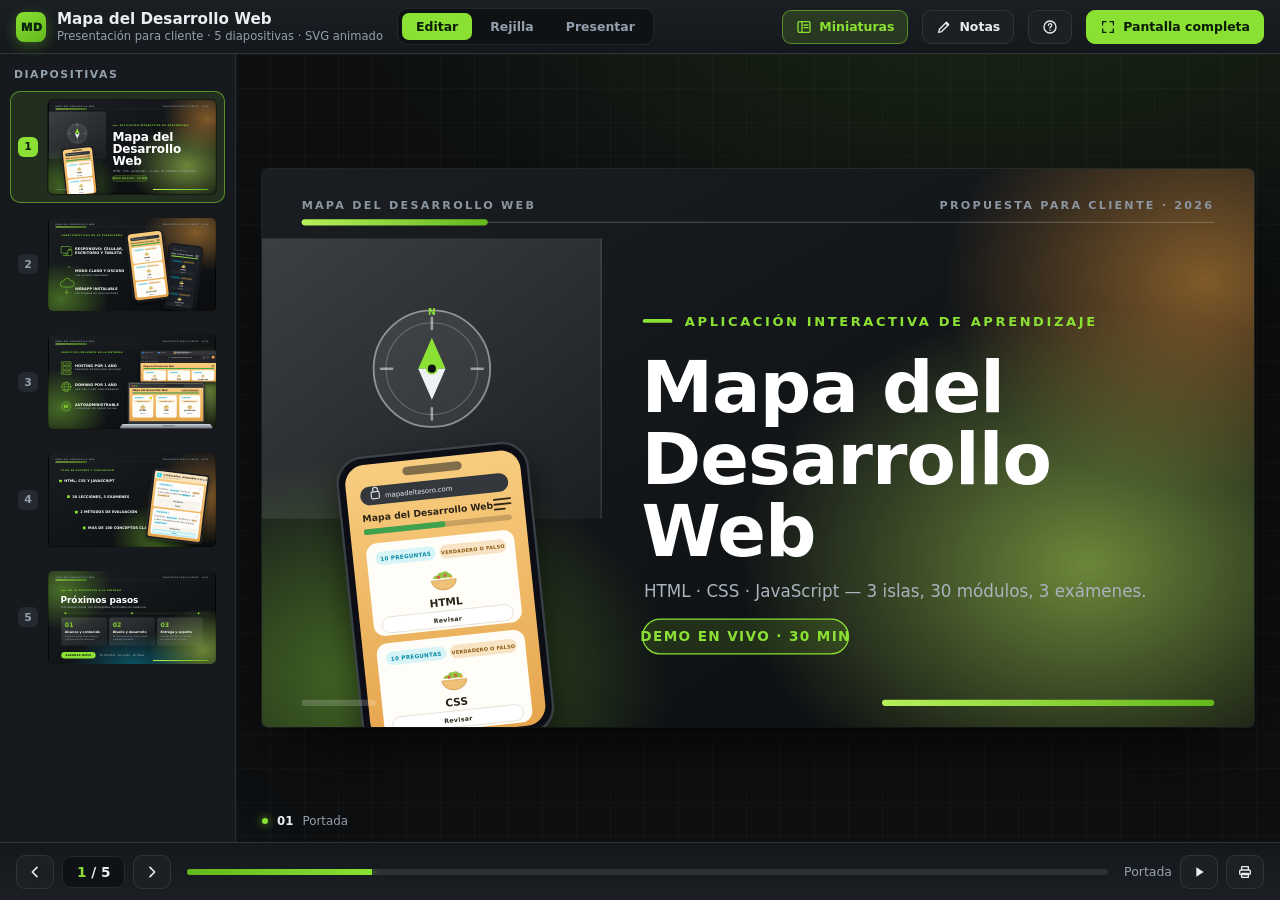
==== commit 36e45cbf: "feat: navegador estilo Safari en diapositiva 3 + guion de practica para cliente" ====
--- a/Capturas de presentacion/presentacion-svg.html
+++ b/Capturas de presentacion/presentacion-svg.html
@@ -306,6 +306,9 @@
     <circle r="12" fill="#f7df1e" stroke="#d9b30f" stroke-width="2"/>
     <circle r="6" fill="none" stroke="#d9b30f" stroke-width="2"/>
   </g>
+
+  <!-- Recorte para la ventana del navegador (diapositiva 3) -->
+  <clipPath id="winClip"><rect x="0" y="0" width="740" height="300" rx="18"/></clipPath>
 </defs></svg>
 
 <!-- ============ BARRA SUPERIOR ============ -->
@@ -676,31 +679,86 @@
               <text x="252" y="716" class="is">2 SESIONES DE CAPACITACIÓN</text>
             </g>
 
-            <!-- ventana del navegador -->
+            <!-- ventana del navegador (estilo Safari / Chrome oscuro) -->
             <g class="fx-in" style="--d:.6s">
               <g transform="translate(880,150)">
-                <rect x="0" y="0" width="740" height="300" rx="18" fill="#f4f6f8" filter="url(#shadow)"/>
-                <path d="M0 18a18 18 0 0 1 18-18h704a18 18 0 0 1 18 18v52H0z" fill="#e9edf1"/>
-                <circle cx="38" cy="44" r="10" fill="#ff5f57"/>
-                <circle cx="68" cy="44" r="10" fill="#febc2e"/>
-                <circle cx="98" cy="44" r="10" fill="#28c840"/>
-                <g fill="none" stroke="#6b7278" stroke-width="4" stroke-linecap="round" stroke-linejoin="round">
-                  <path d="M42 148l-18 14 18 14"/>
-                  <path d="M96 148l18 14-18 14"/>
-                  <path d="M154 138a16 16 0 1 1-6-12M148 118v14h-14" transform="translate(0,20)"/>
+                <rect x="0" y="0" width="740" height="300" rx="18" fill="#202124" filter="url(#shadow)"/>
+
+                <g clip-path="url(#winClip)">
+                  <!-- ===== CONTENIDO: la app en vivo ===== -->
+                  <rect x="0" y="118" width="740" height="182" fill="url(#screenAmber)"/>
+                  <text x="30" y="154" font-size="21" font-weight="800" fill="#2b2417">Mapa del Desarrollo Web</text>
+                  <g stroke="#2b2417" stroke-width="3" stroke-linecap="round">
+                    <line x1="688" y1="142" x2="712" y2="142"/>
+                    <line x1="688" y1="150" x2="712" y2="150"/>
+                    <line x1="688" y1="158" x2="702" y2="158"/>
+                  </g>
+                  <rect x="30" y="168" width="680" height="9" rx="4.5" fill="#000" opacity=".18"/>
+                  <rect class="pb" x="30" y="168" width="680" height="9" rx="4.5" fill="#3ea24f" style="--s:.6;--d:1.2s"/>
+
+                  <!-- tarjeta HTML -->
+                  <rect x="30" y="190" width="216" height="98" rx="16" fill="#fffdf7"/>
+                  <rect x="44" y="202" width="92" height="20" rx="10" fill="rgba(7,206,245,.16)"/>
+                  <text x="90" y="216" text-anchor="middle" font-size="8.5" font-weight="800" fill="#0788a8" letter-spacing=".4">10 PREGUNTAS</text>
+                  <g transform="translate(138,244) scale(.4)"><g class="taco-bob"><use href="#taco"/></g></g>
+                  <text x="138" y="278" text-anchor="middle" font-size="19" font-weight="900" fill="#2b2417">HTML</text>
+
+                  <!-- tarjeta CSS -->
+                  <rect x="262" y="190" width="216" height="98" rx="16" fill="#fffdf7"/>
+                  <rect x="276" y="202" width="92" height="20" rx="10" fill="rgba(7,206,245,.16)"/>
+                  <text x="322" y="216" text-anchor="middle" font-size="8.5" font-weight="800" fill="#0788a8" letter-spacing=".4">10 PREGUNTAS</text>
+                  <g transform="translate(370,244) scale(.4)"><g class="taco-bob" style="animation-delay:.5s"><use href="#taco"/></g></g>
+                  <text x="370" y="278" text-anchor="middle" font-size="19" font-weight="900" fill="#2b2417">CSS</text>
+
+                  <!-- tarjeta JavaScript -->
+                  <rect x="494" y="190" width="216" height="98" rx="16" fill="#fffdf7"/>
+                  <rect x="508" y="202" width="92" height="20" rx="10" fill="rgba(7,206,245,.16)"/>
+                  <text x="554" y="216" text-anchor="middle" font-size="8.5" font-weight="800" fill="#0788a8" letter-spacing=".4">10 PREGUNTAS</text>
+                  <g transform="translate(602,244) scale(.4)"><g class="taco-bob" style="animation-delay:1s"><use href="#taco"/></g></g>
+                  <text x="602" y="278" text-anchor="middle" font-size="17" font-weight="900" fill="#2b2417">JavaScript</text>
+
+                  <!-- ===== CHROME / SAFARI ===== -->
+                  <!-- barra de pestañas -->
+                  <rect x="0" y="0" width="740" height="40" fill="#35363a"/>
+                  <rect x="6" y="5" width="148" height="30" rx="8" fill="#2b2c30"/>
+                  <rect x="16" y="12" width="16" height="16" rx="4" fill="#1877f2"/>
+                  <text x="24" y="24" text-anchor="middle" font-size="11" font-weight="800" fill="#fff">f</text>
+                  <text x="40" y="25" font-size="11.5" fill="#cfd2d6">facebook.com</text>
+                  <rect x="160" y="5" width="148" height="30" rx="8" fill="#2b2c30"/>
+                  <rect x="170" y="12" width="16" height="16" rx="4" fill="#4285f4"/>
+                  <text x="178" y="24" text-anchor="middle" font-size="10" font-weight="800" fill="#fff">G</text>
+                  <text x="194" y="25" font-size="11.5" fill="#cfd2d6">Traductor</text>
+                  <rect x="314" y="5" width="150" height="30" rx="8" fill="#4a4c51"/>
+                  <rect x="324" y="12" width="16" height="16" rx="4" fill="#eec177"/>
+                  <text x="332" y="24" text-anchor="middle" font-size="10" font-weight="800" fill="#2b2417">M</text>
+                  <text x="348" y="25" font-size="11.5" font-weight="600" fill="#ffffff">Mapa del desarrollo...</text>
+                  <text x="482" y="26" font-size="17" fill="#9aa0a6">+</text>
+
+                  <!-- barra de herramientas -->
+                  <rect x="0" y="40" width="740" height="46" fill="#2b2c30"/>
+                  <g fill="none" stroke="#cfd2d6" stroke-width="2.2" stroke-linecap="round" stroke-linejoin="round">
+                    <path d="M30 56l-8 7 8 7"/>
+                    <path d="M52 56l8 7-8 7"/>
+                  </g>
+                  <rect x="160" y="47" width="420" height="32" rx="16" fill="#202124"/>
+                  <g fill="none" stroke="#34a853" stroke-width="2">
+                    <rect x="269" y="60" width="13" height="10" rx="2"/>
+                    <path d="M271.5 60v-2.8a4 4 0 0 1 8 0V60"/>
+                  </g>
+                  <text x="292" y="70" font-size="15" fill="#e8eaed">mapadeldesarrolloweb.com</text>
+                  <path d="M612 56l3.4 6.9 7.6 1.1-5.5 5.4 1.3 7.6-6.8-3.6-6.8 3.6 1.3-7.6-5.5-5.4 7.6-1.1z" fill="none" stroke="#cfd2d6" stroke-width="1.6" stroke-linejoin="round"/>
+                  <path d="M648 61h-2.5a2.4 2.4 0 0 0 0 4.8h1v1.7a2.4 2.4 0 0 0 4.8 0v-1.7h1a2.4 2.4 0 0 0 0-4.8h-1v-1.7a2.4 2.4 0 0 0-4.8 0z" fill="none" stroke="#cfd2d6" stroke-width="1.6" stroke-linejoin="round"/>
+                  <circle cx="700" cy="63" r="14" fill="#f28b30"/>
+                  <path d="M694 66l4-4 4 4M694 61l4-4 4 4" fill="none" stroke="#fff" stroke-width="1.8" stroke-linecap="round" stroke-linejoin="round"/>
+
+                  <!-- barra de marcadores -->
+                  <rect x="0" y="86" width="740" height="32" fill="#242528"/>
+                  <g fill="none" stroke="#9aa0a6" stroke-width="1.7" stroke-linejoin="round">
+                    <path d="M16 96h6l2 2h8a1.5 1.5 0 0 1 1.5 1.5v8A1.5 1.5 0 0 1 32 109H16a1.5 1.5 0 0 1-1.5-1.5v-10A1.5 1.5 0 0 1 16 96z"/>
+                  </g>
+                  <text x="42" y="107" font-size="12" fill="#cfd2d6">Todos los marcadores</text>
+                  <line x1="0" y1="118" x2="740" y2="118" stroke="#000" stroke-opacity=".18" stroke-width="1"/>
                 </g>
-                <rect x="200" y="122" width="510" height="56" rx="28" fill="#ffffff" stroke="#dde3e8" stroke-width="2"/>
-                <g fill="none" stroke="#0788a8" stroke-width="3">
-                  <rect x="228" y="140" width="20" height="20" rx="4"/>
-                  <path d="M232 140v-6a6 6 0 0 1 12 0v6"/>
-                </g>
-                <text x="268" y="159" class="br-url">mapadeltesoroweb.app</text>
-                <rect x="200" y="196" width="510" height="56" rx="28" fill="#ffffff" stroke="#dde3e8" stroke-width="2"/>
-                <g fill="none" stroke="#6b7278" stroke-width="3">
-                  <circle cx="238" cy="224" r="10"/>
-                  <path d="M245 231l8 8"/>
-                </g>
-                <text x="268" y="233" class="br-url" fill="#6b7278">/aprender/html</text>
               </g>
             </g>
 
